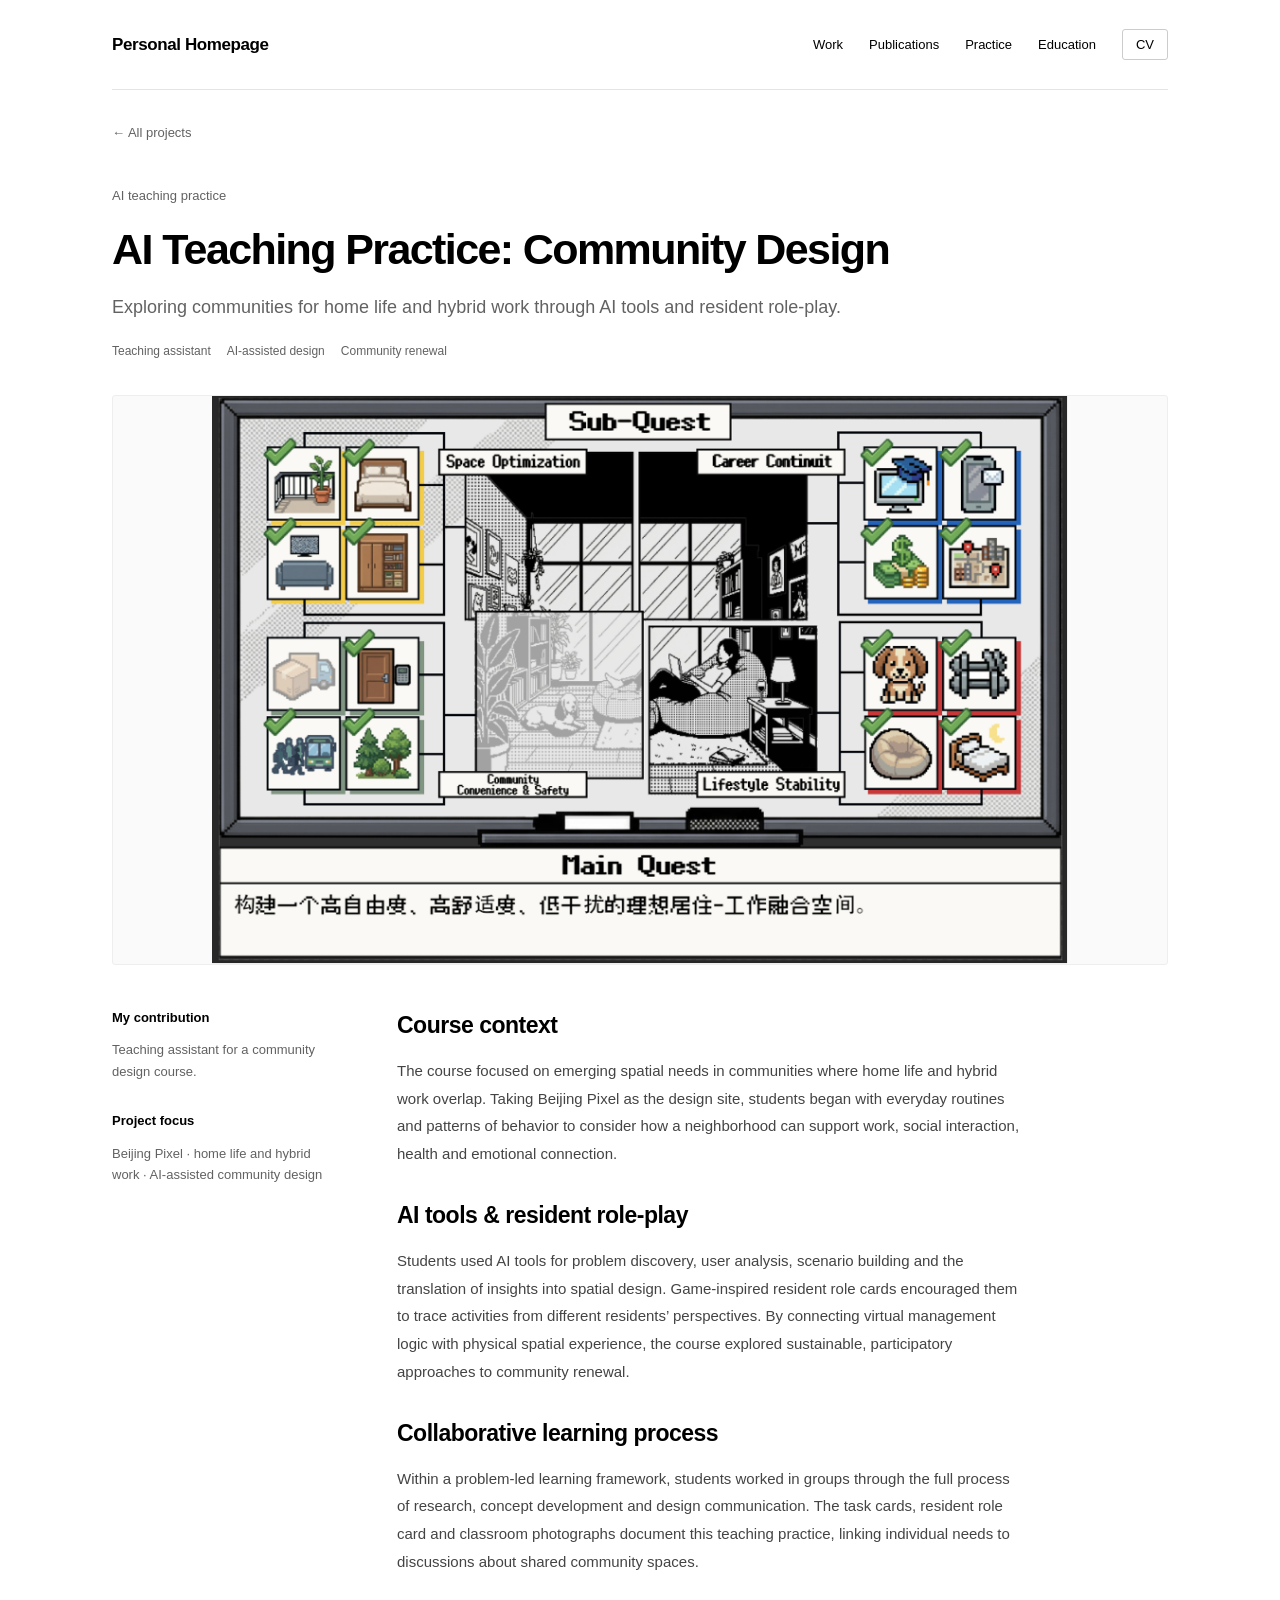
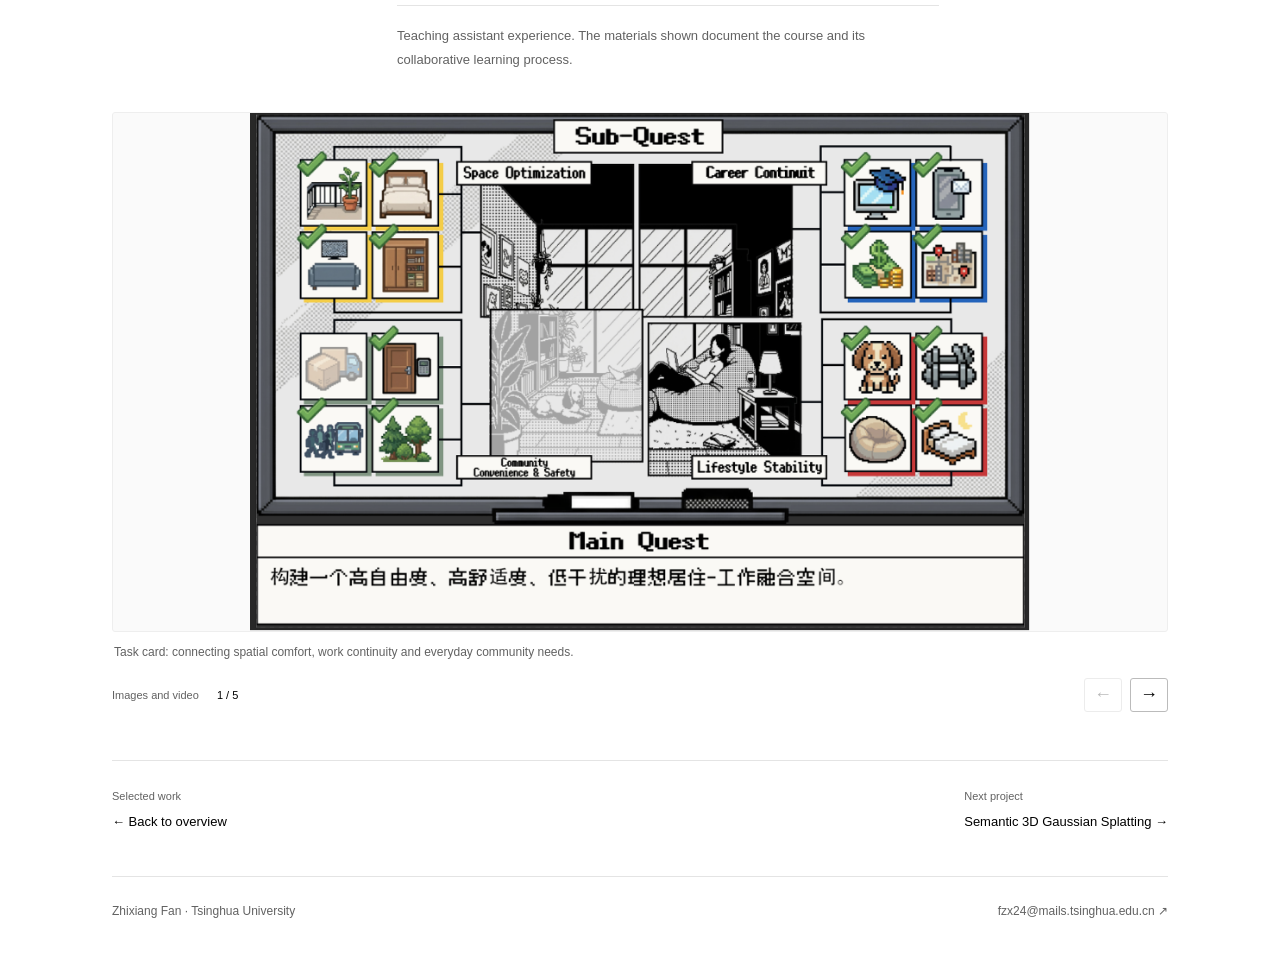
==== projects/ai-teaching-practice/index.html @ c79d3428 "Add AI teaching practice project page" ====
<!doctype html>
<html lang="en"><head><meta charset="utf-8"><meta name="viewport" content="width=device-width, initial-scale=1">
<title>AI Teaching Practice: Community Design · Zhixiang Fan</title><meta name="description" content="As a teaching assistant, I supported a community design course using Beijing Pixel as its site. Students used AI tools and game-inspired resident cards to connect everyday needs with spatial proposals for home life and hybrid work.">
<meta name="theme-color" content="#ffffff"><meta property="og:type" content="website"><meta property="og:title" content="AI Teaching Practice: Community Design · Zhixiang Fan"><meta property="og:description" content="As a teaching assistant, I supported a community design course using Beijing Pixel as its site. Students used AI tools and game-inspired resident cards to connect everyday needs with spatial proposals for home life and hybrid work.">
<link rel="canonical" href="https://char1ss.github.io/projects/ai-teaching-practice/"><link rel="icon" href="../../favicon.svg" type="image/svg+xml"><link rel="stylesheet" href="../../styles.css"><script src="../../gallery.js" defer></script></head>
<body><a class="skip" href="#main">Skip to content</a><div class="wrap">
<header class="header"><a class="wordmark" href="../../">Personal Homepage</a>
<nav aria-label="Main navigation"><a href="../../#work">Work</a><a href="../../#publications">Publications</a><a href="../../#practice">Practice</a><a href="../../#about">Education</a><a class="nav-cv" href="../../assets/zhixiang-fan-cv.pdf">CV</a></nav></header><main id="main"><a class="back" href="../../#work">← All projects</a><section class="project-hero"><p class="eyebrow">AI teaching practice</p><h1>AI Teaching Practice: Community Design</h1><p class="project-subtitle">Exploring communities for home life and hybrid work through AI tools and resident role-play.</p><ul class="tags" aria-label="Topics"><li>Teaching assistant</li><li>AI-assisted design</li><li>Community renewal</li></ul></section><div class="detail-visual"><img class="project-cover" src="../../assets/projects/ai-teaching-practice/cover.png" alt="Beijing Pixel · home life and hybrid work · AI-assisted community design" width="640" height="400" loading="lazy"></div><div class="detail-body"><aside class="project-meta"><div><h2>My contribution</h2><p>Teaching assistant for a community design course.</p></div><div><h2>Project focus</h2><p>Beijing Pixel · home life and hybrid work · AI-assisted community design</p></div></aside><div class="project-copy"><section><h2>Course context</h2><p>The course focused on emerging spatial needs in communities where home life and hybrid work overlap. Taking Beijing Pixel as the design site, students began with everyday routines and patterns of behavior to consider how a neighborhood can support work, social interaction, health and emotional connection.</p></section><section><h2>AI tools &amp; resident role-play</h2><p>Students used AI tools for problem discovery, user analysis, scenario building and the translation of insights into spatial design. Game-inspired resident role cards encouraged them to trace activities from different residents’ perspectives. By connecting virtual management logic with physical spatial experience, the course explored sustainable, participatory approaches to community renewal.</p></section><section><h2>Collaborative learning process</h2><p>Within a problem-led learning framework, students worked in groups through the full process of research, concept development and design communication. The task cards, resident role card and classroom photographs document this teaching practice, linking individual needs to discussions about shared community spaces.</p></section><p class="scope">Teaching assistant experience. The materials shown document the course and its collaborative learning process.</p></div></div><div class="gallery"><section class="carousel project-gallery" aria-label="AI Teaching Practice: Community Design gallery"><div class="carousel-track" tabindex="0" aria-label="AI Teaching Practice: Community Design gallery; use left and right arrow keys"><figure class="slide" role="group" aria-label="1 of 5"><a class="image-expand" href="../../assets/projects/ai-teaching-practice/cover.png" aria-haspopup="dialog" aria-label="Open full image: Task card: connecting spatial comfort, work continuity and everyday community needs."><img src="../../assets/projects/ai-teaching-practice/cover.png" alt="Pixel-art task card for a combined living and working environment" loading="lazy" decoding="async"></a><figcaption>Task card: connecting spatial comfort, work continuity and everyday community needs.</figcaption></figure><figure class="slide" role="group" aria-label="2 of 5"><a class="image-expand" href="../../assets/projects/ai-teaching-practice/resident-role-card.webp" aria-haspopup="dialog" aria-label="Open full image: Resident role card: identity, work patterns, tools and everyday needs as a starting point for spatial analysis."><img src="../../assets/projects/ai-teaching-practice/resident-role-card.webp" alt="Game-inspired resident role card with profile, attributes and everyday objects" loading="lazy" decoding="async"></a><figcaption>Resident role card: identity, work patterns, tools and everyday needs as a starting point for spatial analysis.</figcaption></figure><figure class="slide" role="group" aria-label="3 of 5"><a class="image-expand" href="../../assets/projects/ai-teaching-practice/task-card-2.webp" aria-haspopup="dialog" aria-label="Open full image: Task card: balancing content creation, pet companionship, daily routines and community fit."><img src="../../assets/projects/ai-teaching-practice/task-card-2.webp" alt="Task card mapping a resident’s live-streaming, home and community needs" loading="lazy" decoding="async"></a><figcaption>Task card: balancing content creation, pet companionship, daily routines and community fit.</figcaption></figure><figure class="slide" role="group" aria-label="4 of 5"><a class="image-expand" href="../../assets/projects/ai-teaching-practice/classroom-role-cards.webp" aria-haspopup="dialog" aria-label="Open full image: Classroom activity using printed resident role cards."><img src="../../assets/projects/ai-teaching-practice/classroom-role-cards.webp" alt="Participants examining a printed resident role card in the classroom" loading="lazy" decoding="async"></a><figcaption>Classroom activity using printed resident role cards.</figcaption></figure><figure class="slide" role="group" aria-label="5 of 5"><a class="image-expand" href="../../assets/projects/ai-teaching-practice/classroom-discussion.webp" aria-haspopup="dialog" aria-label="Open full image: Group discussion around role cards, models and spatial design proposals."><img src="../../assets/projects/ai-teaching-practice/classroom-discussion.webp" alt="Classroom group gathered around role cards and design models" loading="lazy" decoding="async"></a><figcaption>Group discussion around role cards, models and spatial design proposals.</figcaption></figure></div><div class="carousel-bar"><span class="gallery-hint">Images and video <span class="gallery-count" aria-live="polite">1 / 5</span></span><div class="carousel-buttons"><button type="button" class="prev" aria-label="Previous slide" disabled>←</button><button type="button" class="next" aria-label="Next slide">→</button></div></div></section></div><div class="project-pager"><a href="../../#work"><small>Selected work</small>← Back to overview</a><a href="../semantic-3dgs/"><small>Next project</small>Semantic 3D Gaussian Splatting →</a></div></main><footer class="footer"><span>Zhixiang Fan · Tsinghua University</span><a href="mailto:fzx24@mails.tsinghua.edu.cn">fzx24@mails.tsinghua.edu.cn ↗</a></footer></div></body></html>
---- styles.css ----
:root{--paper:#fff;--ink:#000;--muted:#626262;--line:#e4e4e4;--sans:'Helvetica Neue',Helvetica,Arial,sans-serif}
*{box-sizing:border-box}html{scroll-behavior:smooth;scroll-padding-top:24px}body{margin:0;background:var(--paper);color:var(--ink);font:16px/1.65 var(--sans);-webkit-font-smoothing:antialiased}a{color:inherit;text-underline-offset:4px;text-decoration-thickness:1px}a:hover{text-decoration:underline}a:focus-visible,button:focus-visible,[tabindex]:focus-visible{outline:2px solid #000;outline-offset:5px}::selection{background:#dedede}.wrap{max-width:1152px;margin:auto;padding:0 48px}.skip{position:absolute;top:-100px;left:16px;background:white;padding:10px;z-index:5}.skip:focus{top:12px}.header{display:flex;align-items:center;justify-content:space-between;gap:24px;padding:29px 0;border-bottom:1px solid var(--line)}.wordmark{font-size:17px;font-weight:600;text-decoration:none;letter-spacing:-.4px}nav{display:flex;align-items:center;gap:26px}nav a{font-size:13px;text-decoration:none}.nav-cv{border:1px solid #ccc;padding:4px 13px;border-radius:3px}.hero{padding:74px 0 64px;display:grid;grid-template-columns:1.55fr 1fr;gap:70px}.eyebrow{font-size:13px;font-weight:400;color:var(--muted);margin:0 0 18px}h1{font-size:58px;line-height:1.12;letter-spacing:-2.7px;font-weight:550;margin:0 0 26px}.intro{font-size:17px;line-height:1.85;margin:0;max-width:65ch}.hero-aside{padding-top:47px}.hero-aside p{color:var(--muted);font-size:14px;line-height:1.85;margin:0 0 26px}.contact-links{display:flex;gap:23px;flex-wrap:wrap;font-size:13px}.section{padding:22px 0 48px;scroll-margin-top:20px}.section-title{border-top:1px solid var(--line);padding-top:24px;display:flex;justify-content:space-between;align-items:baseline;gap:20px;margin-bottom:34px}.section-title h2{font-size:28px;line-height:1.3;letter-spacing:-1px;font-weight:550;margin:0}.section-title span{font-size:12px;color:var(--muted)}.project{display:grid;grid-template-columns:38% 1fr;gap:38px;padding-bottom:38px;margin-bottom:38px;border-bottom:1px solid var(--line)}.project:last-child{border-bottom:0;margin-bottom:0;padding-bottom:0}.project-visual{display:block;align-self:start}.project-cover{display:block;aspect-ratio:16/10;object-fit:contain;width:100%;height:auto;background:#fafafa;border:1px solid #eee;border-radius:3px}.project-category{font-size:12px;color:var(--muted);margin:0 0 8px}.project h3{font-size:24px;line-height:1.3;letter-spacing:-.7px;font-weight:550;margin:0 0 13px}.project h3 a{text-decoration:none}.project h3 a:hover{text-decoration:underline}.project-summary{font-size:14px;line-height:1.8;margin:0 0 14px;color:#444}.tags{list-style:none;display:flex;gap:6px 16px;padding:0;margin:0 0 17px;flex-wrap:wrap;font-size:11px;color:var(--muted)}.project-link{font-size:13px;font-weight:550;text-decoration:none}.project-link span{margin-left:5px}.pub-list{list-style:none;padding:0;margin:0}.publication{display:grid;grid-template-columns:48px minmax(0,1fr);gap:22px;padding-bottom:36px;margin-bottom:30px;border-bottom:1px solid var(--line)}.publication:last-child{border:0;margin-bottom:0;padding-bottom:0}.pub-year{font-size:12px;color:var(--muted);padding-top:3px}.pub-title{font-size:17px;line-height:1.55;font-weight:550;letter-spacing:-.15px;margin:0 0 8px;max-width:85ch}.pub-title a{text-decoration:none}.pub-title a:hover{text-decoration:underline}.pub-authors{font-size:13px;color:var(--muted);margin:0 0 7px}.pub-authors strong{color:var(--ink);font-weight:600}.pub-venue{font-size:12px;margin:0}.pub-status{color:var(--muted);font-size:11px;margin-left:10px}.pub-link{font-size:12px;font-weight:600;margin-left:14px}.about-grid{display:grid;grid-template-columns:1fr 1fr;gap:65px}.education-item{margin:0;font-size:15px}.education-item strong{font-weight:550}.education-item span{display:block;color:var(--muted);font-size:13px;margin-top:5px}.experience{display:grid;grid-template-columns:165px 1fr;gap:28px;padding:0 0 30px;margin-bottom:24px;border-bottom:1px solid var(--line)}.experience:last-child{border:0;margin:0;padding:0}.experience>span{font-size:12px;color:var(--muted);padding-top:5px}.experience h3{font-size:18px;font-weight:550;letter-spacing:-.3px;margin:0 0 4px}.experience p{font-size:14px;color:var(--muted);margin:6px 0 0;max-width:75ch}.experience .role{font-size:13px;color:#000}.footer{border-top:1px solid var(--line);padding:25px 0 35px;display:flex;justify-content:space-between;gap:20px;font-size:12px;color:var(--muted)}.footer a{text-decoration:none}.back{display:inline-block;margin-top:32px;font-size:13px;color:var(--muted);text-decoration:none}.project-hero{padding:39px 0 33px;max-width:850px}.project-hero h1{font-size:43px;line-height:1.17;letter-spacing:-1.6px;margin-bottom:18px}.project-subtitle{font-size:18px;color:var(--muted);margin:0 0 20px}.project-hero .tags{font-size:12px;margin-bottom:0}.detail-visual .project-cover{max-height:570px;aspect-ratio:auto;object-fit:contain}.detail-body{display:grid;grid-template-columns:220px minmax(0,1fr);gap:65px;padding:42px 0 20px}.project-meta{font-size:13px;color:var(--muted)}.project-meta h2{font-size:13px;font-weight:600;color:#000;margin:0 0 11px}.project-meta p{margin:0 0 28px}.project-meta a{display:block;margin-bottom:12px}.project-copy section{margin-bottom:29px}.project-copy h2{font-size:23px;font-weight:550;letter-spacing:-.5px;margin:0 0 12px}.project-copy p{font-size:15px;line-height:1.85;margin:0;color:#444;max-width:75ch}.project-copy .scope{font-size:13px;color:var(--muted);padding-top:18px;border-top:1px solid var(--line)}.gallery{margin:20px 0 48px}.carousel{min-width:0;max-width:100%}.carousel-track{display:flex;gap:18px;overflow-x:auto;scroll-snap-type:x mandatory;scrollbar-width:thin;scrollbar-color:#bbb transparent;overscroll-behavior-x:contain}.slide{margin:0;flex:0 0 100%;min-width:0;scroll-snap-align:start}.slide img,.slide video{display:block;width:100%;height:520px;object-fit:contain;background:#fafafa;border:1px solid #eee;border-radius:3px}.image-expand{display:block}.slide figcaption{font-size:12px;color:var(--muted);margin-top:11px;line-height:1.6;padding:0 2px}.carousel-bar{display:flex;justify-content:space-between;align-items:center;margin-top:16px;gap:14px}.gallery-hint{font-size:11px;color:var(--muted)}.gallery-count{margin-left:15px;color:#000;font-variant-numeric:tabular-nums}.carousel-buttons{display:flex;gap:8px}.carousel-buttons button{width:38px;height:34px;border:1px solid #bbb;background:#fff;color:#000;font-size:18px;border-radius:3px;cursor:pointer}.carousel-buttons button:hover:not(:disabled){background:#000;color:#fff;border-color:#000}.carousel-buttons button:disabled{opacity:.27;cursor:default}.compact{margin-top:24px}.compact .slide{flex-basis:calc((100% - 36px)/3)}.compact .slide img{height:178px;background:#fff}.compact .slide figcaption{font-size:10px}.compact .carousel-bar{margin-top:12px}.compact .carousel-buttons button{height:30px;width:34px}.project-pager{display:flex;justify-content:space-between;gap:25px;border-top:1px solid var(--line);padding:26px 0 44px;font-size:13px}.project-pager a{text-decoration:none}.project-pager small{display:block;font-size:11px;color:var(--muted);margin-bottom:6px}
@media(max-width:850px){.wrap{padding:0 28px}.hero{grid-template-columns:1fr;gap:24px;padding:45px 0}.hero-aside{padding-top:0;max-width:650px}.hero-aside p{margin-bottom:18px}.project{grid-template-columns:38% minmax(0,1fr);gap:25px}.project h3{font-size:22px}.detail-body{grid-template-columns:180px minmax(0,1fr);gap:30px}.slide img,.slide video{height:400px}.compact .slide{flex-basis:calc((100% - 18px)/2)}}
@media(max-width:600px){.wrap{padding:0 22px}.header{gap:18px;padding:23px 0;flex-wrap:wrap}.wordmark{font-size:17px}nav{gap:18px;flex-wrap:wrap}nav a{font-size:12px}.nav-cv{padding:2px 9px}.hero{padding:38px 0;gap:23px}h1{font-size:46px;letter-spacing:-1.8px;margin-bottom:22px}.intro{font-size:16px}.eyebrow{font-size:11px}.hero-aside p{font-size:14px}.section{padding:16px 0 32px}.section-title{margin-bottom:27px;align-items:start}.section-title h2{font-size:25px}.section-title span{font-size:10px;text-align:right;max-width:150px}.project{grid-template-columns:minmax(0,1fr);gap:20px;margin-bottom:30px;padding-bottom:30px}.project h3{font-size:24px}.project-summary{font-size:14px}.publication{grid-template-columns:minmax(0,1fr);gap:9px;padding-bottom:26px;margin-bottom:26px}.pub-title{font-size:16px}.pub-status{display:block;margin:5px 0}.pub-link{margin:0 14px 0 0}.compact .slide{flex-basis:84%}.compact .slide img{height:200px}.about-grid{grid-template-columns:1fr;gap:24px}.experience{grid-template-columns:1fr;gap:7px;margin-bottom:20px;padding-bottom:24px}.footer{flex-direction:column;gap:6px}.back{margin-top:25px}.project-hero{padding-top:28px}.project-hero h1{font-size:35px;letter-spacing:-1px}.project-subtitle{font-size:16px}.detail-body{grid-template-columns:1fr;gap:8px;padding-top:29px}.project-meta{display:grid;grid-template-columns:1fr 1fr;gap:20px}.project-meta p{margin-bottom:16px}.project-copy h2{font-size:23px}.slide img,.slide video{height:280px}.project-pager{font-size:12px}.project-pager>a{max-width:48%}.gallery{margin-top:10px}}
.practice-tasks{padding-left:18px;margin:14px 0 0;max-width:78ch;font-size:14px;color:#444;line-height:1.85}.practice-tasks li{padding-left:4px;margin-bottom:9px}.practice-tasks li:last-child{margin-bottom:0}.education-entry{display:flex;align-items:center;gap:21px}.school-emblem{width:66px;height:66px;flex-shrink:0;object-fit:contain}.interests-intro{font-size:14px;color:var(--muted);margin:-14px 0 32px}.sketch-wall{columns:4;column-gap:23px}.sketch{display:block;break-inside:avoid;margin:0 0 25px;padding:8px;border:1px solid #eee;background:#fff;transition:border-color .15s}.sketch:hover{border-color:#999}.sketch img{width:100%;height:auto;display:block}.sketch:nth-child(3n+2){padding-top:17px;padding-bottom:17px}.sketch:nth-child(5n){margin-top:15px}.interests .section-title{margin-bottom:27px}
@media(max-width:850px){.sketch-wall{columns:3;column-gap:16px}.education-entry{gap:15px}.school-emblem{width:56px;height:56px}.about-grid{gap:28px}}
@media(max-width:600px){.sketch-wall{columns:2;column-gap:12px}.sketch{padding:5px;margin-bottom:13px}.sketch:nth-child(3n+2){padding-top:10px;padding-bottom:10px}.education-entry{gap:18px}.school-emblem{width:58px;height:58px}.practice-tasks{font-size:13px}.interests-intro{font-size:13px;max-width:30ch;margin-top:-10px}}
.profile-hero{grid-template-columns:215px minmax(0,1fr);gap:48px;align-items:center;padding:54px 0}.profile-photo{display:block;width:215px;height:auto;border-radius:4px}.profile-text h1{font-size:38px;letter-spacing:-1.3px;margin:0 0 9px;font-weight:550}.profile-text .eyebrow{margin:0 0 20px;font-size:12px}.profile-text .intro{font-size:16px;line-height:1.85;max-width:75ch}.research-intro{font-size:14px;line-height:1.85;color:var(--muted);margin:15px 0 21px;max-width:80ch}
@media(max-width:850px){.profile-hero{grid-template-columns:175px minmax(0,1fr);gap:30px;align-items:start}.profile-photo{width:175px}.profile-text h1{font-size:34px}}
@media(max-width:600px){.profile-hero{grid-template-columns:105px minmax(0,1fr);gap:15px;padding:32px 0}.profile-photo{width:105px}.profile-text{display:contents}.profile-text h1{grid-column:2;grid-row:1;font-size:29px;letter-spacing:-.8px;align-self:center;margin-top:-25px}.profile-text .eyebrow{grid-column:2;grid-row:1;align-self:center;margin:65px 0 0;font-size:10px;line-height:1.7}.profile-text .intro,.research-intro,.profile-text .contact-links{grid-column:1/-1}.profile-text .intro{font-size:15px;margin-top:7px}.research-intro{margin:0;font-size:13px}.profile-text .contact-links{margin-top:3px;font-size:12px;gap:20px}}
.lightbox-open{overflow:hidden}.lightbox{position:fixed;inset:0;width:100%;height:100%;max-width:none;max-height:none;margin:0;padding:24px;border:0;background:transparent;color:#fff;overflow:auto}.lightbox::backdrop{background:rgba(0,0,0,.88)}.lightbox-panel{position:relative;display:flex;flex-direction:column;align-items:center;justify-content:center;min-height:100%;width:fit-content;max-width:100%;margin:auto;padding:45px 0 0}.lightbox-image{display:block;max-width:100%;max-height:calc(100dvh - 170px);width:auto;height:auto;object-fit:contain}.lightbox-close{position:absolute;right:0;top:0;width:40px;height:40px;font-size:30px}.lightbox button{border:1px solid #777;border-radius:3px;background:#191919;color:white;cursor:pointer}.lightbox button:focus-visible{outline:2px solid white;outline-offset:4px}.lightbox-toolbar{display:flex;align-items:center;justify-content:space-between;gap:20px;width:100%;max-width:1000px;margin-top:15px}.lightbox-toolbar button{flex-shrink:0;width:42px;height:38px;font-size:20px}.lightbox button:disabled{opacity:.3;cursor:default}.lightbox-caption{margin:0;text-align:center;font-size:13px;line-height:1.5;max-width:70ch}@media(max-width:600px){.lightbox{padding:14px}.lightbox-toolbar{gap:10px}.lightbox-caption{font-size:12px}}
@media(prefers-reduced-motion:reduce){html{scroll-behavior:auto}*{transition:none!important}}
@media print{body{background:white}.header nav,.skip,.back,.contact-links,.project-pager,.carousel-buttons{display:none}.wrap{max-width:none;padding:0}.hero,.section{padding:15px 0}.project,.publication{break-inside:avoid}.hero{grid-template-columns:1fr;gap:0}.hero-aside{padding-top:10px}.carousel-track{overflow:visible;flex-wrap:wrap}.compact .slide{flex-basis:30%}.footer{padding:10px 0}}

/* Practice organization marks retain their original colors and proportions. */
.experience-body{min-width:0}.experience-heading{display:flex;align-items:center;gap:18px}.experience-heading>div{min-width:0}.practice-logo{display:flex;align-items:center;justify-content:center;width:56px;height:56px;flex:0 0 56px}.practice-logo img{display:block;width:100%;height:100%;object-fit:contain}.practice-logo img[src$="qijie.jpg"]{width:74px;height:74px;max-width:none}.experience .practice-tasks{margin-left:74px}
@media(max-width:600px){.experience-heading{gap:14px}.practice-logo{width:44px;height:44px;flex-basis:44px}.practice-logo img[src$="qijie.jpg"]{width:58px;height:58px}.experience .practice-tasks{margin-left:0}.experience-heading h3{font-size:17px}}
@media(min-width:601px){.practice-logo{transform:translateX(-32px)}}

/* Fill work thumbnails while preserving the full AXIS cover text. */
.project-visual .project-cover{aspect-ratio:16/9;object-fit:cover}
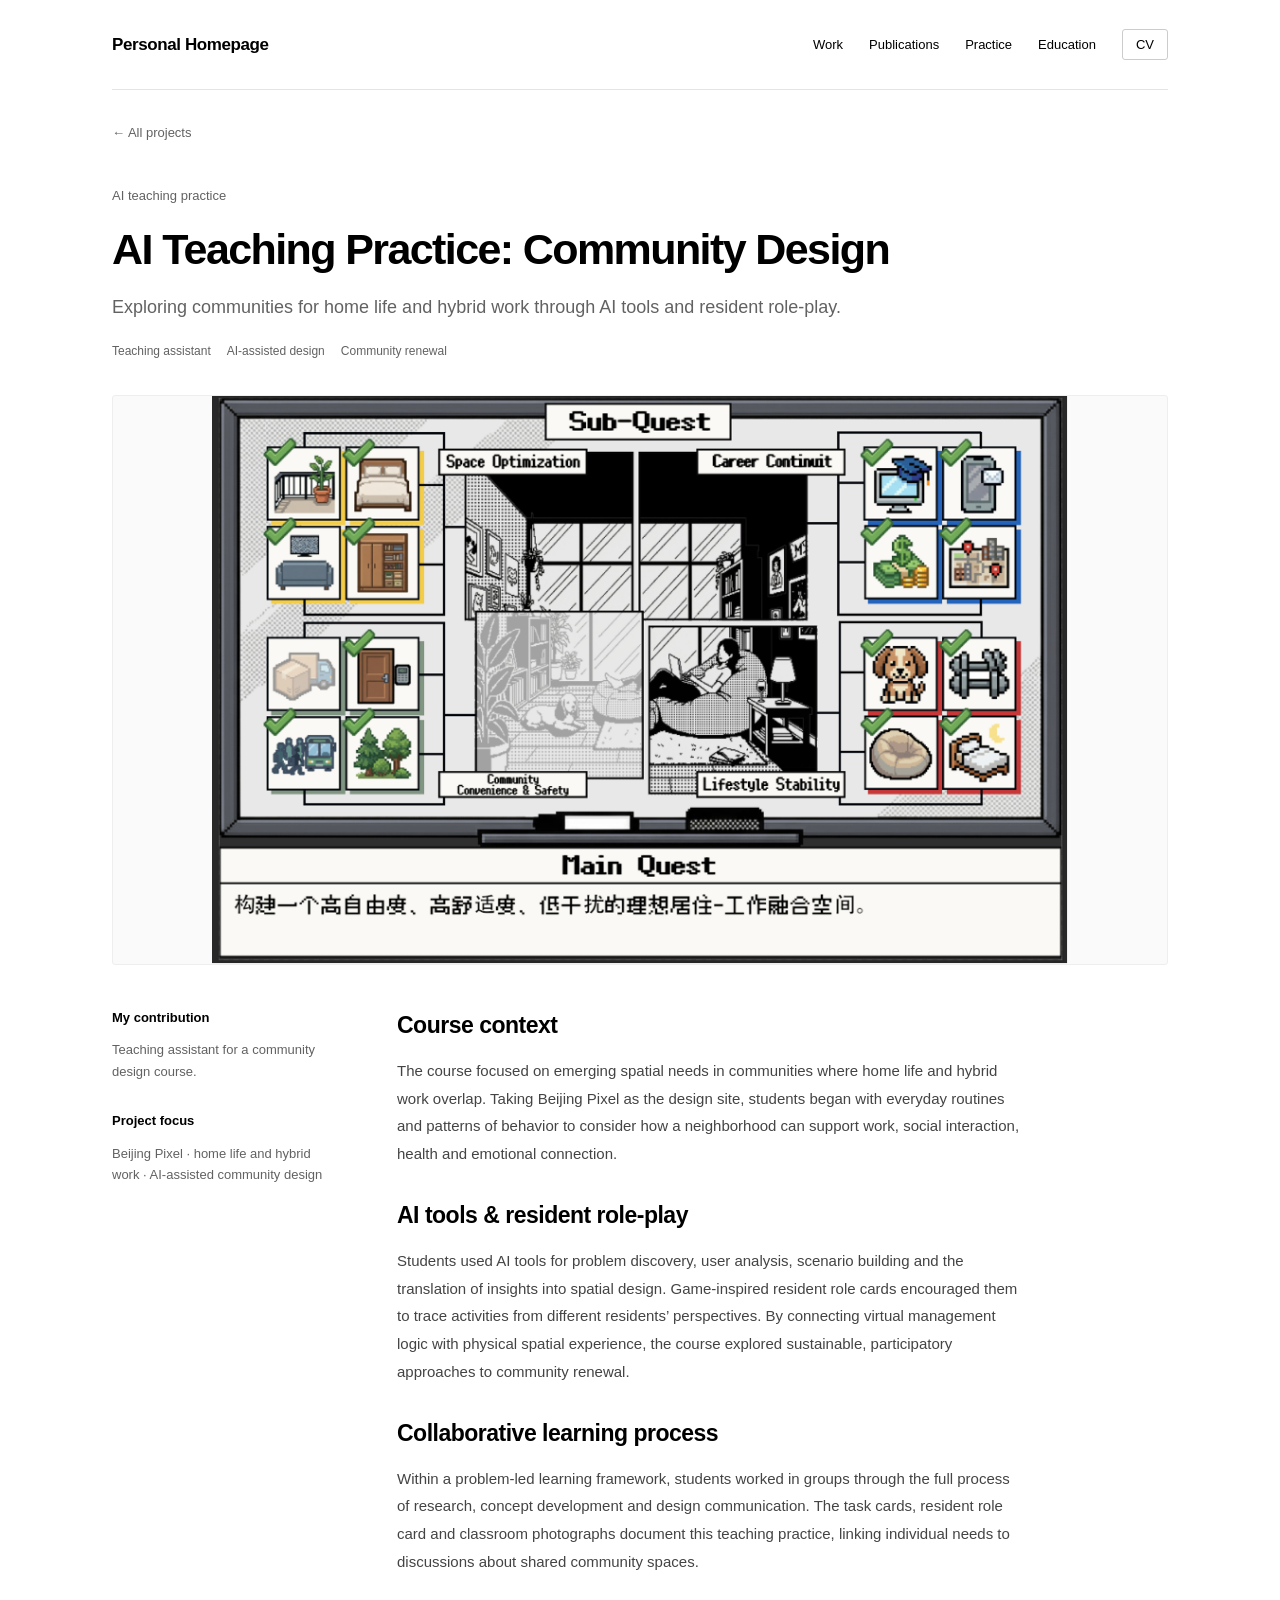
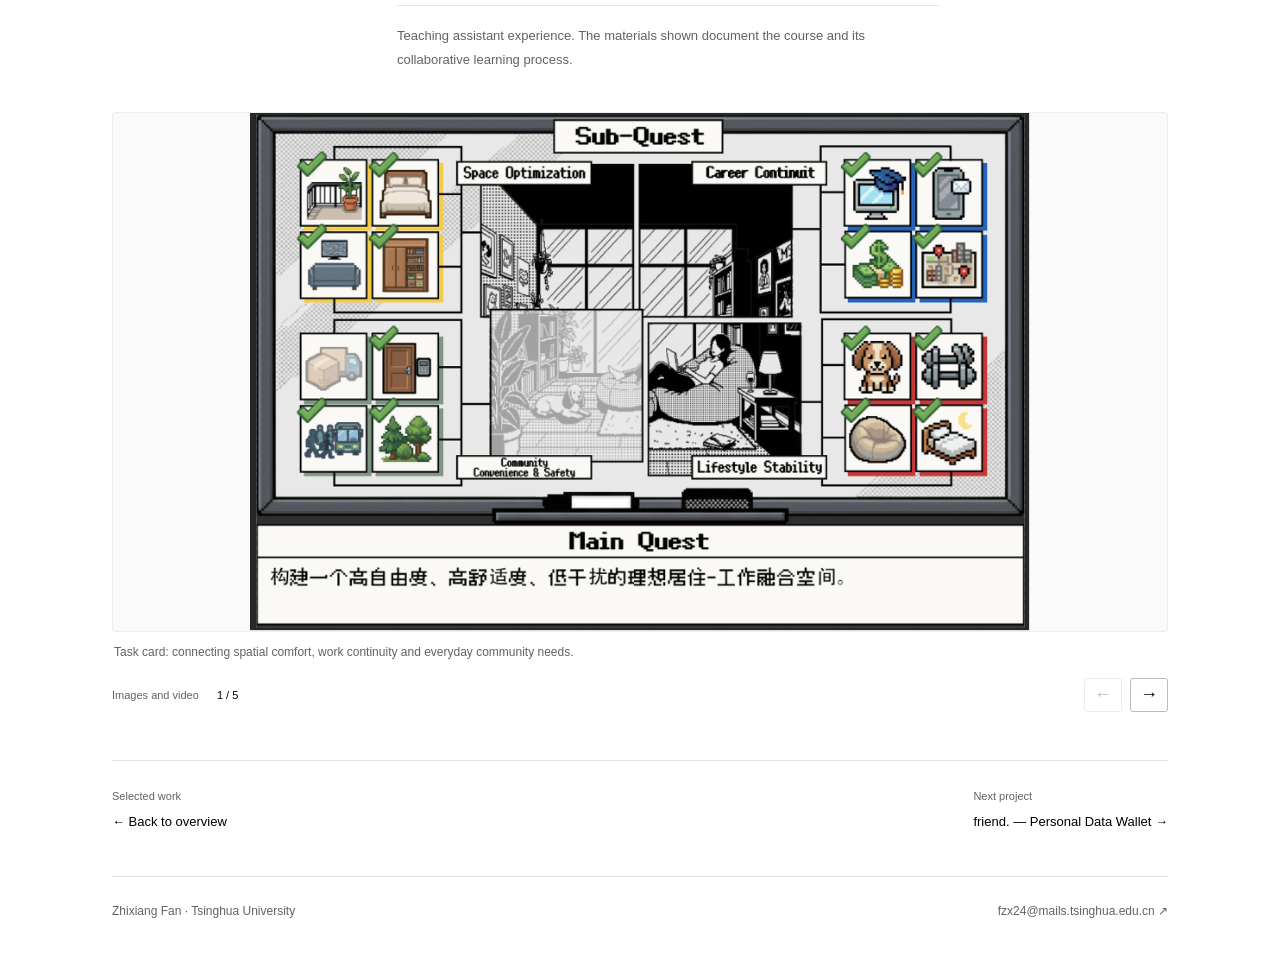
==== commit 8cfb1293: "Link project navigation to friend" ====
--- a/projects/ai-teaching-practice/index.html
+++ b/projects/ai-teaching-practice/index.html
@@ -5,4 +5,4 @@
 <link rel="canonical" href="https://char1ss.github.io/projects/ai-teaching-practice/"><link rel="icon" href="../../favicon.svg" type="image/svg+xml"><link rel="stylesheet" href="../../styles.css"><script src="../../gallery.js" defer></script></head>
 <body><a class="skip" href="#main">Skip to content</a><div class="wrap">
 <header class="header"><a class="wordmark" href="../../">Personal Homepage</a>
-<nav aria-label="Main navigation"><a href="../../#work">Work</a><a href="../../#publications">Publications</a><a href="../../#practice">Practice</a><a href="../../#about">Education</a><a class="nav-cv" href="../../assets/zhixiang-fan-cv.pdf">CV</a></nav></header><main id="main"><a class="back" href="../../#work">← All projects</a><section class="project-hero"><p class="eyebrow">AI teaching practice</p><h1>AI Teaching Practice: Community Design</h1><p class="project-subtitle">Exploring communities for home life and hybrid work through AI tools and resident role-play.</p><ul class="tags" aria-label="Topics"><li>Teaching assistant</li><li>AI-assisted design</li><li>Community renewal</li></ul></section><div class="detail-visual"><img class="project-cover" src="../../assets/projects/ai-teaching-practice/cover.png" alt="Beijing Pixel · home life and hybrid work · AI-assisted community design" width="640" height="400" loading="lazy"></div><div class="detail-body"><aside class="project-meta"><div><h2>My contribution</h2><p>Teaching assistant for a community design course.</p></div><div><h2>Project focus</h2><p>Beijing Pixel · home life and hybrid work · AI-assisted community design</p></div></aside><div class="project-copy"><section><h2>Course context</h2><p>The course focused on emerging spatial needs in communities where home life and hybrid work overlap. Taking Beijing Pixel as the design site, students began with everyday routines and patterns of behavior to consider how a neighborhood can support work, social interaction, health and emotional connection.</p></section><section><h2>AI tools &amp; resident role-play</h2><p>Students used AI tools for problem discovery, user analysis, scenario building and the translation of insights into spatial design. Game-inspired resident role cards encouraged them to trace activities from different residents’ perspectives. By connecting virtual management logic with physical spatial experience, the course explored sustainable, participatory approaches to community renewal.</p></section><section><h2>Collaborative learning process</h2><p>Within a problem-led learning framework, students worked in groups through the full process of research, concept development and design communication. The task cards, resident role card and classroom photographs document this teaching practice, linking individual needs to discussions about shared community spaces.</p></section><p class="scope">Teaching assistant experience. The materials shown document the course and its collaborative learning process.</p></div></div><div class="gallery"><section class="carousel project-gallery" aria-label="AI Teaching Practice: Community Design gallery"><div class="carousel-track" tabindex="0" aria-label="AI Teaching Practice: Community Design gallery; use left and right arrow keys"><figure class="slide" role="group" aria-label="1 of 5"><a class="image-expand" href="../../assets/projects/ai-teaching-practice/cover.png" aria-haspopup="dialog" aria-label="Open full image: Task card: connecting spatial comfort, work continuity and everyday community needs."><img src="../../assets/projects/ai-teaching-practice/cover.png" alt="Pixel-art task card for a combined living and working environment" loading="lazy" decoding="async"></a><figcaption>Task card: connecting spatial comfort, work continuity and everyday community needs.</figcaption></figure><figure class="slide" role="group" aria-label="2 of 5"><a class="image-expand" href="../../assets/projects/ai-teaching-practice/resident-role-card.webp" aria-haspopup="dialog" aria-label="Open full image: Resident role card: identity, work patterns, tools and everyday needs as a starting point for spatial analysis."><img src="../../assets/projects/ai-teaching-practice/resident-role-card.webp" alt="Game-inspired resident role card with profile, attributes and everyday objects" loading="lazy" decoding="async"></a><figcaption>Resident role card: identity, work patterns, tools and everyday needs as a starting point for spatial analysis.</figcaption></figure><figure class="slide" role="group" aria-label="3 of 5"><a class="image-expand" href="../../assets/projects/ai-teaching-practice/task-card-2.webp" aria-haspopup="dialog" aria-label="Open full image: Task card: balancing content creation, pet companionship, daily routines and community fit."><img src="../../assets/projects/ai-teaching-practice/task-card-2.webp" alt="Task card mapping a resident’s live-streaming, home and community needs" loading="lazy" decoding="async"></a><figcaption>Task card: balancing content creation, pet companionship, daily routines and community fit.</figcaption></figure><figure class="slide" role="group" aria-label="4 of 5"><a class="image-expand" href="../../assets/projects/ai-teaching-practice/classroom-role-cards.webp" aria-haspopup="dialog" aria-label="Open full image: Classroom activity using printed resident role cards."><img src="../../assets/projects/ai-teaching-practice/classroom-role-cards.webp" alt="Participants examining a printed resident role card in the classroom" loading="lazy" decoding="async"></a><figcaption>Classroom activity using printed resident role cards.</figcaption></figure><figure class="slide" role="group" aria-label="5 of 5"><a class="image-expand" href="../../assets/projects/ai-teaching-practice/classroom-discussion.webp" aria-haspopup="dialog" aria-label="Open full image: Group discussion around role cards, models and spatial design proposals."><img src="../../assets/projects/ai-teaching-practice/classroom-discussion.webp" alt="Classroom group gathered around role cards and design models" loading="lazy" decoding="async"></a><figcaption>Group discussion around role cards, models and spatial design proposals.</figcaption></figure></div><div class="carousel-bar"><span class="gallery-hint">Images and video <span class="gallery-count" aria-live="polite">1 / 5</span></span><div class="carousel-buttons"><button type="button" class="prev" aria-label="Previous slide" disabled>←</button><button type="button" class="next" aria-label="Next slide">→</button></div></div></section></div><div class="project-pager"><a href="../../#work"><small>Selected work</small>← Back to overview</a><a href="../semantic-3dgs/"><small>Next project</small>Semantic 3D Gaussian Splatting →</a></div></main><footer class="footer"><span>Zhixiang Fan · Tsinghua University</span><a href="mailto:fzx24@mails.tsinghua.edu.cn">fzx24@mails.tsinghua.edu.cn ↗</a></footer></div></body></html>+<nav aria-label="Main navigation"><a href="../../#work">Work</a><a href="../../#publications">Publications</a><a href="../../#practice">Practice</a><a href="../../#about">Education</a><a class="nav-cv" href="../../assets/zhixiang-fan-cv.pdf">CV</a></nav></header><main id="main"><a class="back" href="../../#work">← All projects</a><section class="project-hero"><p class="eyebrow">AI teaching practice</p><h1>AI Teaching Practice: Community Design</h1><p class="project-subtitle">Exploring communities for home life and hybrid work through AI tools and resident role-play.</p><ul class="tags" aria-label="Topics"><li>Teaching assistant</li><li>AI-assisted design</li><li>Community renewal</li></ul></section><div class="detail-visual"><img class="project-cover" src="../../assets/projects/ai-teaching-practice/cover.png" alt="Beijing Pixel · home life and hybrid work · AI-assisted community design" width="640" height="400" loading="lazy"></div><div class="detail-body"><aside class="project-meta"><div><h2>My contribution</h2><p>Teaching assistant for a community design course.</p></div><div><h2>Project focus</h2><p>Beijing Pixel · home life and hybrid work · AI-assisted community design</p></div></aside><div class="project-copy"><section><h2>Course context</h2><p>The course focused on emerging spatial needs in communities where home life and hybrid work overlap. Taking Beijing Pixel as the design site, students began with everyday routines and patterns of behavior to consider how a neighborhood can support work, social interaction, health and emotional connection.</p></section><section><h2>AI tools &amp; resident role-play</h2><p>Students used AI tools for problem discovery, user analysis, scenario building and the translation of insights into spatial design. Game-inspired resident role cards encouraged them to trace activities from different residents’ perspectives. By connecting virtual management logic with physical spatial experience, the course explored sustainable, participatory approaches to community renewal.</p></section><section><h2>Collaborative learning process</h2><p>Within a problem-led learning framework, students worked in groups through the full process of research, concept development and design communication. The task cards, resident role card and classroom photographs document this teaching practice, linking individual needs to discussions about shared community spaces.</p></section><p class="scope">Teaching assistant experience. The materials shown document the course and its collaborative learning process.</p></div></div><div class="gallery"><section class="carousel project-gallery" aria-label="AI Teaching Practice: Community Design gallery"><div class="carousel-track" tabindex="0" aria-label="AI Teaching Practice: Community Design gallery; use left and right arrow keys"><figure class="slide" role="group" aria-label="1 of 5"><a class="image-expand" href="../../assets/projects/ai-teaching-practice/cover.png" aria-haspopup="dialog" aria-label="Open full image: Task card: connecting spatial comfort, work continuity and everyday community needs."><img src="../../assets/projects/ai-teaching-practice/cover.png" alt="Pixel-art task card for a combined living and working environment" loading="lazy" decoding="async"></a><figcaption>Task card: connecting spatial comfort, work continuity and everyday community needs.</figcaption></figure><figure class="slide" role="group" aria-label="2 of 5"><a class="image-expand" href="../../assets/projects/ai-teaching-practice/resident-role-card.webp" aria-haspopup="dialog" aria-label="Open full image: Resident role card: identity, work patterns, tools and everyday needs as a starting point for spatial analysis."><img src="../../assets/projects/ai-teaching-practice/resident-role-card.webp" alt="Game-inspired resident role card with profile, attributes and everyday objects" loading="lazy" decoding="async"></a><figcaption>Resident role card: identity, work patterns, tools and everyday needs as a starting point for spatial analysis.</figcaption></figure><figure class="slide" role="group" aria-label="3 of 5"><a class="image-expand" href="../../assets/projects/ai-teaching-practice/task-card-2.webp" aria-haspopup="dialog" aria-label="Open full image: Task card: balancing content creation, pet companionship, daily routines and community fit."><img src="../../assets/projects/ai-teaching-practice/task-card-2.webp" alt="Task card mapping a resident’s live-streaming, home and community needs" loading="lazy" decoding="async"></a><figcaption>Task card: balancing content creation, pet companionship, daily routines and community fit.</figcaption></figure><figure class="slide" role="group" aria-label="4 of 5"><a class="image-expand" href="../../assets/projects/ai-teaching-practice/classroom-role-cards.webp" aria-haspopup="dialog" aria-label="Open full image: Classroom activity using printed resident role cards."><img src="../../assets/projects/ai-teaching-practice/classroom-role-cards.webp" alt="Participants examining a printed resident role card in the classroom" loading="lazy" decoding="async"></a><figcaption>Classroom activity using printed resident role cards.</figcaption></figure><figure class="slide" role="group" aria-label="5 of 5"><a class="image-expand" href="../../assets/projects/ai-teaching-practice/classroom-discussion.webp" aria-haspopup="dialog" aria-label="Open full image: Group discussion around role cards, models and spatial design proposals."><img src="../../assets/projects/ai-teaching-practice/classroom-discussion.webp" alt="Classroom group gathered around role cards and design models" loading="lazy" decoding="async"></a><figcaption>Group discussion around role cards, models and spatial design proposals.</figcaption></figure></div><div class="carousel-bar"><span class="gallery-hint">Images and video <span class="gallery-count" aria-live="polite">1 / 5</span></span><div class="carousel-buttons"><button type="button" class="prev" aria-label="Previous slide" disabled>←</button><button type="button" class="next" aria-label="Next slide">→</button></div></div></section></div><div class="project-pager"><a href="../../#work"><small>Selected work</small>← Back to overview</a><a href="../friend/"><small>Next project</small>friend. — Personal Data Wallet →</a></div></main><footer class="footer"><span>Zhixiang Fan · Tsinghua University</span><a href="mailto:fzx24@mails.tsinghua.edu.cn">fzx24@mails.tsinghua.edu.cn ↗</a></footer></div></body></html>
--- a/styles.css
+++ b/styles.css
@@ -19,3 +19,6 @@
 
 /* Fill work thumbnails while preserving the full AXIS cover text. */
 .project-visual .project-cover{aspect-ratio:16/9;object-fit:cover}
+
+/* Preserve the teaching task card and its text edge to edge. */
+.project-visual[href="projects/ai-teaching-practice/"] .project-cover{aspect-ratio:904/600}
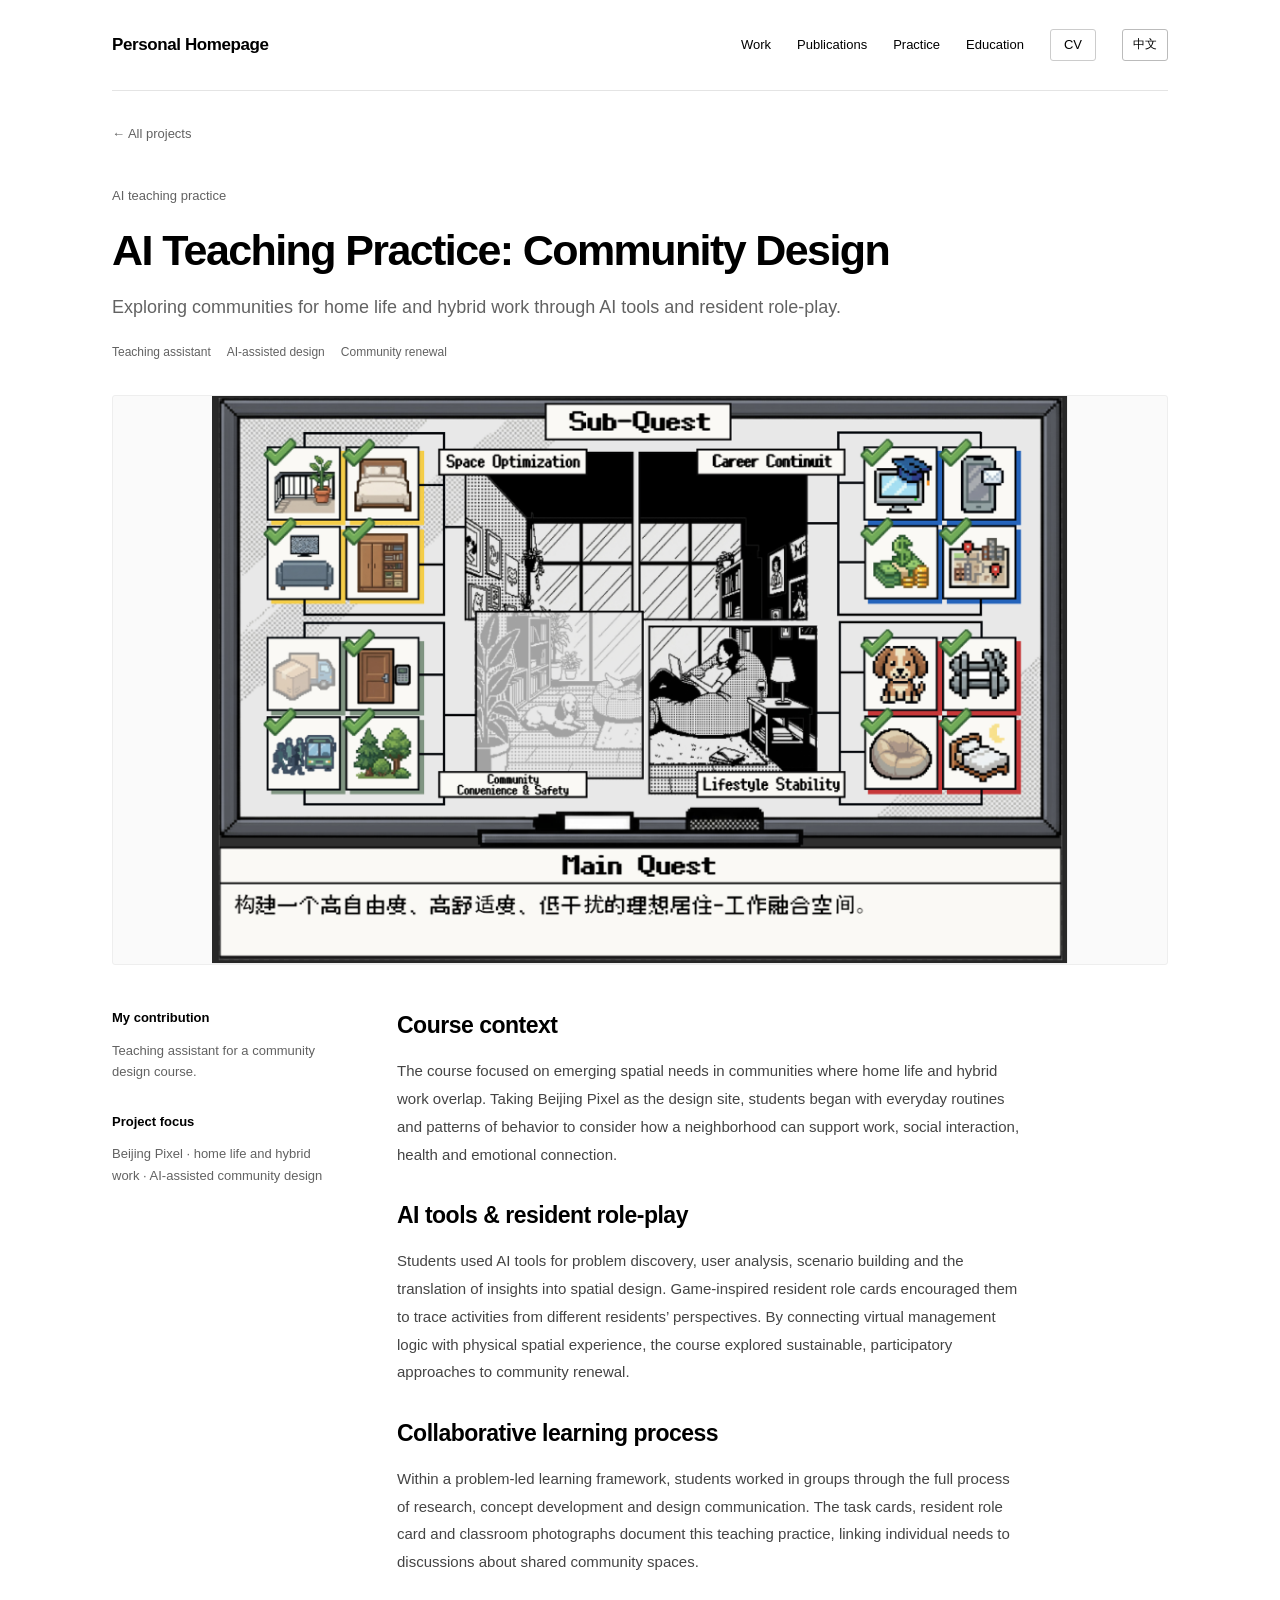
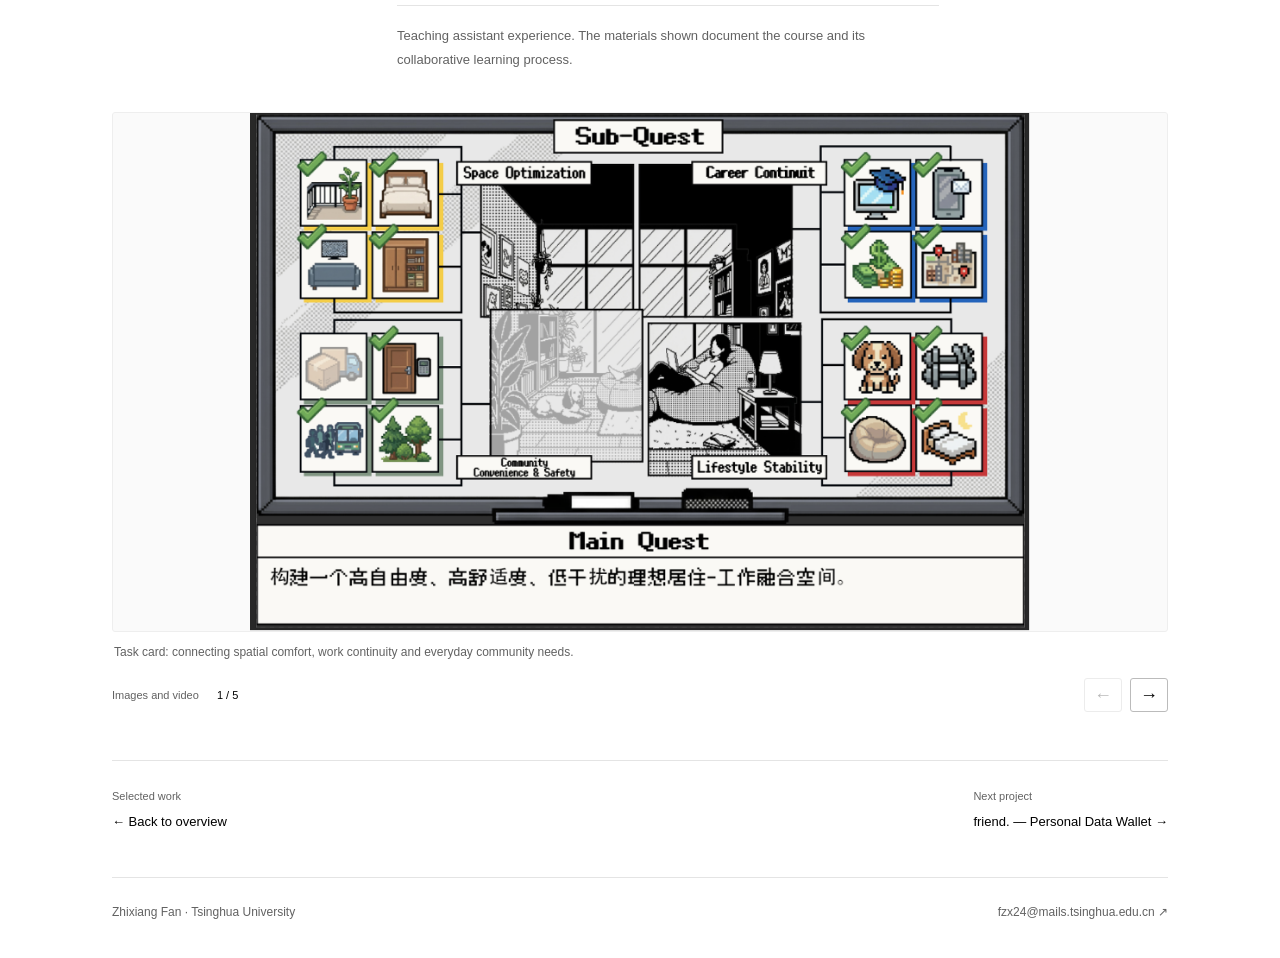
==== commit 99cbb039: "Load bilingual resources on ai-teaching-practice" ====
--- a/projects/ai-teaching-practice/index.html
+++ b/projects/ai-teaching-practice/index.html
@@ -2,7 +2,7 @@
 <html lang="en"><head><meta charset="utf-8"><meta name="viewport" content="width=device-width, initial-scale=1">
 <title>AI Teaching Practice: Community Design · Zhixiang Fan</title><meta name="description" content="As a teaching assistant, I supported a community design course using Beijing Pixel as its site. Students used AI tools and game-inspired resident cards to connect everyday needs with spatial proposals for home life and hybrid work.">
 <meta name="theme-color" content="#ffffff"><meta property="og:type" content="website"><meta property="og:title" content="AI Teaching Practice: Community Design · Zhixiang Fan"><meta property="og:description" content="As a teaching assistant, I supported a community design course using Beijing Pixel as its site. Students used AI tools and game-inspired resident cards to connect everyday needs with spatial proposals for home life and hybrid work.">
-<link rel="canonical" href="https://char1ss.github.io/projects/ai-teaching-practice/"><link rel="icon" href="../../favicon.svg" type="image/svg+xml"><link rel="stylesheet" href="../../styles.css"><script src="../../gallery.js" defer></script></head>
+<link rel="canonical" href="https://char1ss.github.io/projects/ai-teaching-practice/"><link rel="icon" href="../../favicon.svg" type="image/svg+xml"><link rel="stylesheet" href="../../styles.css?v=bilingual-1"><script src="../../gallery.js?v=bilingual-1" defer></script></head>
 <body><a class="skip" href="#main">Skip to content</a><div class="wrap">
 <header class="header"><a class="wordmark" href="../../">Personal Homepage</a>
 <nav aria-label="Main navigation"><a href="../../#work">Work</a><a href="../../#publications">Publications</a><a href="../../#practice">Practice</a><a href="../../#about">Education</a><a class="nav-cv" href="../../assets/zhixiang-fan-cv.pdf">CV</a></nav></header><main id="main"><a class="back" href="../../#work">← All projects</a><section class="project-hero"><p class="eyebrow">AI teaching practice</p><h1>AI Teaching Practice: Community Design</h1><p class="project-subtitle">Exploring communities for home life and hybrid work through AI tools and resident role-play.</p><ul class="tags" aria-label="Topics"><li>Teaching assistant</li><li>AI-assisted design</li><li>Community renewal</li></ul></section><div class="detail-visual"><img class="project-cover" src="../../assets/projects/ai-teaching-practice/cover.png" alt="Beijing Pixel · home life and hybrid work · AI-assisted community design" width="640" height="400" loading="lazy"></div><div class="detail-body"><aside class="project-meta"><div><h2>My contribution</h2><p>Teaching assistant for a community design course.</p></div><div><h2>Project focus</h2><p>Beijing Pixel · home life and hybrid work · AI-assisted community design</p></div></aside><div class="project-copy"><section><h2>Course context</h2><p>The course focused on emerging spatial needs in communities where home life and hybrid work overlap. Taking Beijing Pixel as the design site, students began with everyday routines and patterns of behavior to consider how a neighborhood can support work, social interaction, health and emotional connection.</p></section><section><h2>AI tools &amp; resident role-play</h2><p>Students used AI tools for problem discovery, user analysis, scenario building and the translation of insights into spatial design. Game-inspired resident role cards encouraged them to trace activities from different residents’ perspectives. By connecting virtual management logic with physical spatial experience, the course explored sustainable, participatory approaches to community renewal.</p></section><section><h2>Collaborative learning process</h2><p>Within a problem-led learning framework, students worked in groups through the full process of research, concept development and design communication. The task cards, resident role card and classroom photographs document this teaching practice, linking individual needs to discussions about shared community spaces.</p></section><p class="scope">Teaching assistant experience. The materials shown document the course and its collaborative learning process.</p></div></div><div class="gallery"><section class="carousel project-gallery" aria-label="AI Teaching Practice: Community Design gallery"><div class="carousel-track" tabindex="0" aria-label="AI Teaching Practice: Community Design gallery; use left and right arrow keys"><figure class="slide" role="group" aria-label="1 of 5"><a class="image-expand" href="../../assets/projects/ai-teaching-practice/cover.png" aria-haspopup="dialog" aria-label="Open full image: Task card: connecting spatial comfort, work continuity and everyday community needs."><img src="../../assets/projects/ai-teaching-practice/cover.png" alt="Pixel-art task card for a combined living and working environment" loading="lazy" decoding="async"></a><figcaption>Task card: connecting spatial comfort, work continuity and everyday community needs.</figcaption></figure><figure class="slide" role="group" aria-label="2 of 5"><a class="image-expand" href="../../assets/projects/ai-teaching-practice/resident-role-card.webp" aria-haspopup="dialog" aria-label="Open full image: Resident role card: identity, work patterns, tools and everyday needs as a starting point for spatial analysis."><img src="../../assets/projects/ai-teaching-practice/resident-role-card.webp" alt="Game-inspired resident role card with profile, attributes and everyday objects" loading="lazy" decoding="async"></a><figcaption>Resident role card: identity, work patterns, tools and everyday needs as a starting point for spatial analysis.</figcaption></figure><figure class="slide" role="group" aria-label="3 of 5"><a class="image-expand" href="../../assets/projects/ai-teaching-practice/task-card-2.webp" aria-haspopup="dialog" aria-label="Open full image: Task card: balancing content creation, pet companionship, daily routines and community fit."><img src="../../assets/projects/ai-teaching-practice/task-card-2.webp" alt="Task card mapping a resident’s live-streaming, home and community needs" loading="lazy" decoding="async"></a><figcaption>Task card: balancing content creation, pet companionship, daily routines and community fit.</figcaption></figure><figure class="slide" role="group" aria-label="4 of 5"><a class="image-expand" href="../../assets/projects/ai-teaching-practice/classroom-role-cards.webp" aria-haspopup="dialog" aria-label="Open full image: Classroom activity using printed resident role cards."><img src="../../assets/projects/ai-teaching-practice/classroom-role-cards.webp" alt="Participants examining a printed resident role card in the classroom" loading="lazy" decoding="async"></a><figcaption>Classroom activity using printed resident role cards.</figcaption></figure><figure class="slide" role="group" aria-label="5 of 5"><a class="image-expand" href="../../assets/projects/ai-teaching-practice/classroom-discussion.webp" aria-haspopup="dialog" aria-label="Open full image: Group discussion around role cards, models and spatial design proposals."><img src="../../assets/projects/ai-teaching-practice/classroom-discussion.webp" alt="Classroom group gathered around role cards and design models" loading="lazy" decoding="async"></a><figcaption>Group discussion around role cards, models and spatial design proposals.</figcaption></figure></div><div class="carousel-bar"><span class="gallery-hint">Images and video <span class="gallery-count" aria-live="polite">1 / 5</span></span><div class="carousel-buttons"><button type="button" class="prev" aria-label="Previous slide" disabled>←</button><button type="button" class="next" aria-label="Next slide">→</button></div></div></section></div><div class="project-pager"><a href="../../#work"><small>Selected work</small>← Back to overview</a><a href="../friend/"><small>Next project</small>friend. — Personal Data Wallet →</a></div></main><footer class="footer"><span>Zhixiang Fan · Tsinghua University</span><a href="mailto:fzx24@mails.tsinghua.edu.cn">fzx24@mails.tsinghua.edu.cn ↗</a></footer></div></body></html>
--- a/styles.css
+++ b/styles.css
@@ -21,4 +21,16 @@
 .project-visual .project-cover{aspect-ratio:16/9;object-fit:cover}
 
 /* Preserve the teaching task card and its text edge to edge. */
-.project-visual[href="projects/ai-teaching-practice/"] .project-cover{aspect-ratio:904/600}
+.project-visual[href^="projects/ai-teaching-practice/"] .project-cover{aspect-ratio:904/600}
+
+/* Keep every line of the friend. wordmark cover visible. */
+.project-visual[href^="projects/friend/"] .project-cover{aspect-ratio:2484/1066;object-fit:contain}
+
+/* Language control shares the navigation rhythm in both languages. */
+.language-toggle{font:inherit;font-size:12px;color:var(--ink);background:white;border:1px solid #bbb;border-radius:3px;padding:5px 10px;white-space:nowrap;cursor:pointer}
+.language-toggle:hover{background:#f3f3f3}.language-toggle:focus-visible{outline:2px solid #000;outline-offset:4px}
+html:lang(zh-CN) body{font-family:Inter,-apple-system,BlinkMacSystemFont,"Segoe UI","PingFang SC","Microsoft YaHei",sans-serif}
+html:lang(zh-CN) .project-hero h1{line-height:1.4;letter-spacing:-.5px}
+html:lang(zh-CN) .project h3{line-height:1.5;letter-spacing:0}
+html:lang(zh-CN) .project-summary,html:lang(zh-CN) .project-copy p{line-height:1.95}
+@media(max-width:600px){nav{gap:12px}.language-toggle{font-size:12px;padding:3px 9px}}
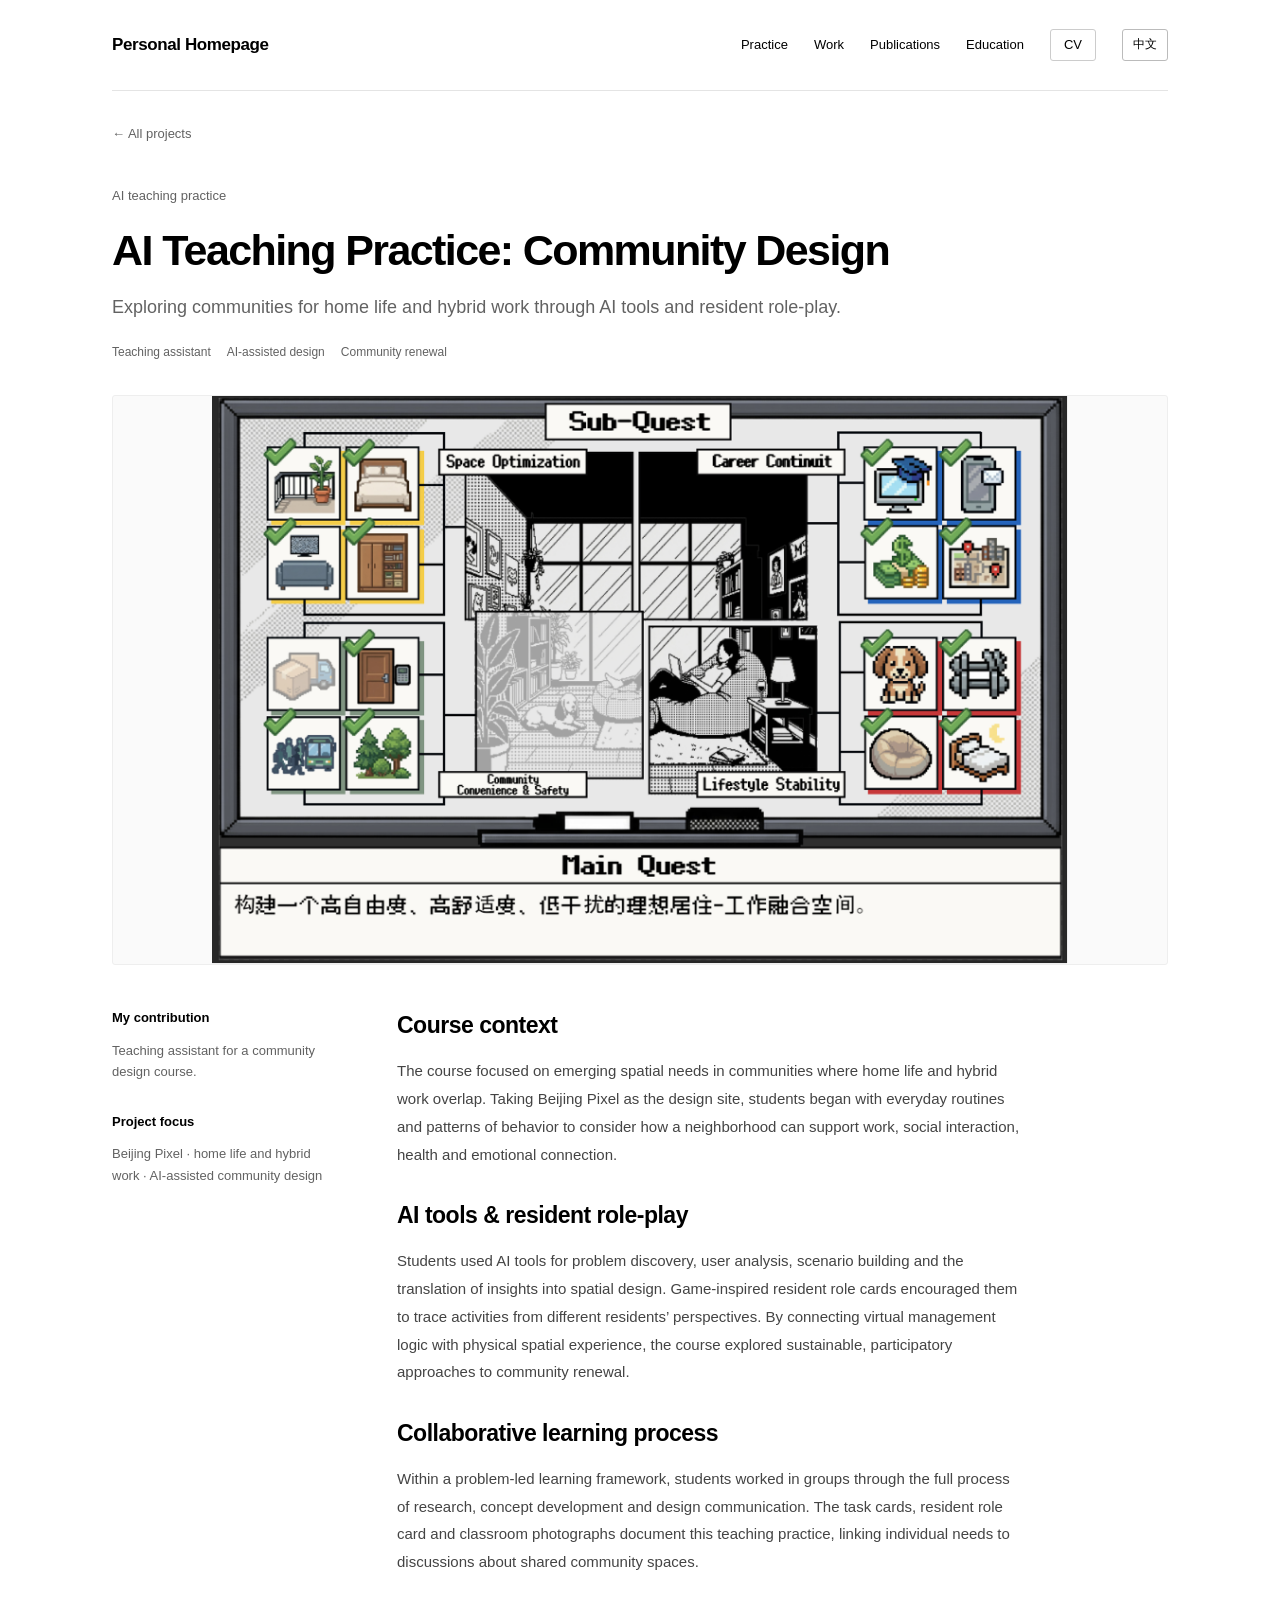
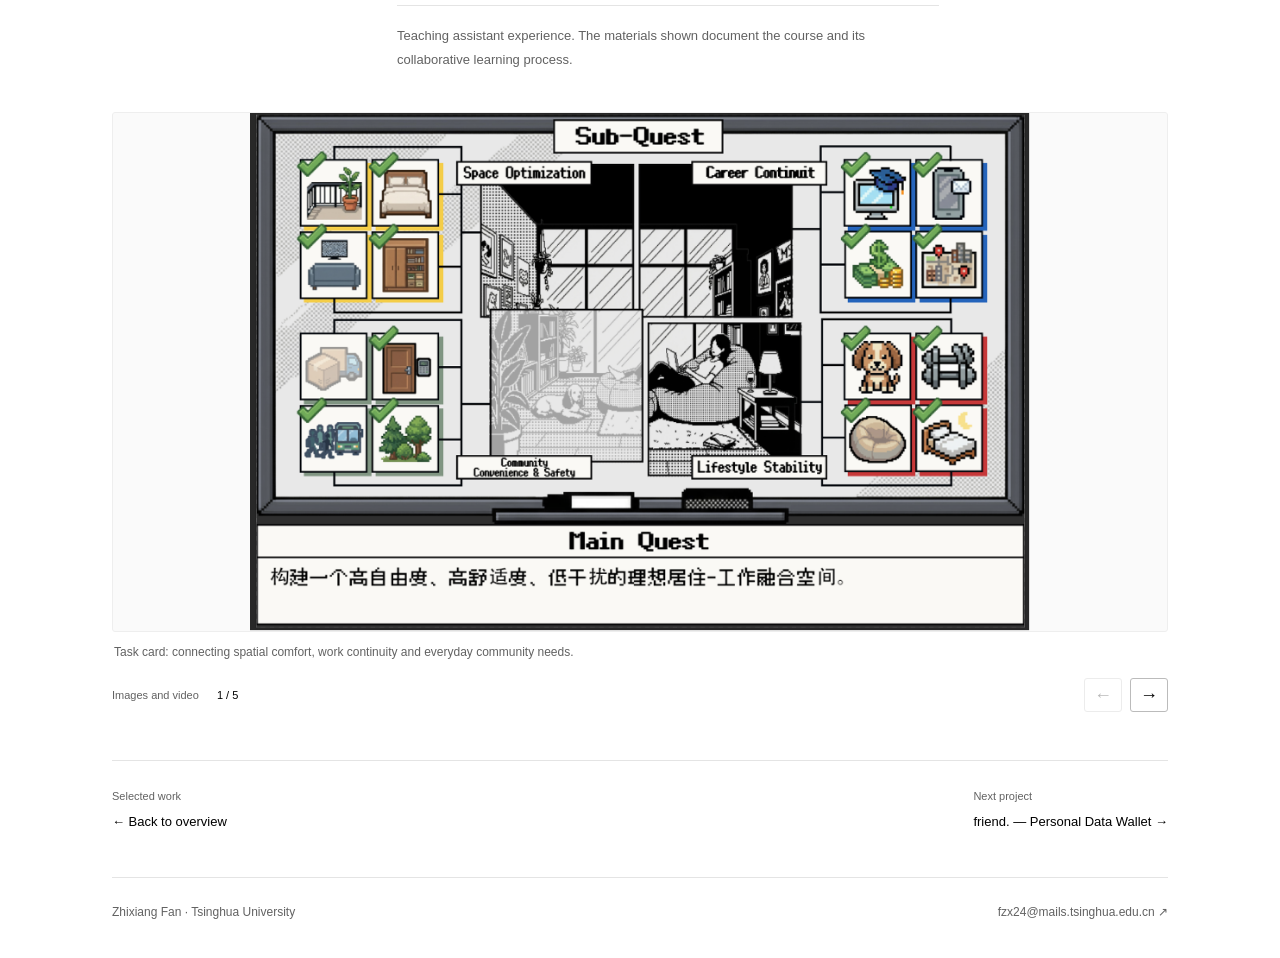
==== commit 89ad3a50: "Align teaching page navigation with practice first" ====
--- a/projects/ai-teaching-practice/index.html
+++ b/projects/ai-teaching-practice/index.html
@@ -2,7 +2,7 @@
 <html lang="en"><head><meta charset="utf-8"><meta name="viewport" content="width=device-width, initial-scale=1">
 <title>AI Teaching Practice: Community Design · Zhixiang Fan</title><meta name="description" content="As a teaching assistant, I supported a community design course using Beijing Pixel as its site. Students used AI tools and game-inspired resident cards to connect everyday needs with spatial proposals for home life and hybrid work.">
 <meta name="theme-color" content="#ffffff"><meta property="og:type" content="website"><meta property="og:title" content="AI Teaching Practice: Community Design · Zhixiang Fan"><meta property="og:description" content="As a teaching assistant, I supported a community design course using Beijing Pixel as its site. Students used AI tools and game-inspired resident cards to connect everyday needs with spatial proposals for home life and hybrid work.">
-<link rel="canonical" href="https://char1ss.github.io/projects/ai-teaching-practice/"><link rel="icon" href="../../favicon.svg" type="image/svg+xml"><link rel="stylesheet" href="../../styles.css?v=bilingual-1"><script src="../../gallery.js?v=bilingual-1" defer></script></head>
+<link rel="canonical" href="https://char1ss.github.io/projects/ai-teaching-practice/"><link rel="icon" href="../../favicon.svg" type="image/svg+xml"><link rel="stylesheet" href="../../styles.css?v=frameworks-20261105"><script src="../../gallery.js?v=frameworks-20261105" defer></script></head>
 <body><a class="skip" href="#main">Skip to content</a><div class="wrap">
 <header class="header"><a class="wordmark" href="../../">Personal Homepage</a>
-<nav aria-label="Main navigation"><a href="../../#work">Work</a><a href="../../#publications">Publications</a><a href="../../#practice">Practice</a><a href="../../#about">Education</a><a class="nav-cv" href="../../assets/zhixiang-fan-cv.pdf">CV</a></nav></header><main id="main"><a class="back" href="../../#work">← All projects</a><section class="project-hero"><p class="eyebrow">AI teaching practice</p><h1>AI Teaching Practice: Community Design</h1><p class="project-subtitle">Exploring communities for home life and hybrid work through AI tools and resident role-play.</p><ul class="tags" aria-label="Topics"><li>Teaching assistant</li><li>AI-assisted design</li><li>Community renewal</li></ul></section><div class="detail-visual"><img class="project-cover" src="../../assets/projects/ai-teaching-practice/cover.png" alt="Beijing Pixel · home life and hybrid work · AI-assisted community design" width="640" height="400" loading="lazy"></div><div class="detail-body"><aside class="project-meta"><div><h2>My contribution</h2><p>Teaching assistant for a community design course.</p></div><div><h2>Project focus</h2><p>Beijing Pixel · home life and hybrid work · AI-assisted community design</p></div></aside><div class="project-copy"><section><h2>Course context</h2><p>The course focused on emerging spatial needs in communities where home life and hybrid work overlap. Taking Beijing Pixel as the design site, students began with everyday routines and patterns of behavior to consider how a neighborhood can support work, social interaction, health and emotional connection.</p></section><section><h2>AI tools &amp; resident role-play</h2><p>Students used AI tools for problem discovery, user analysis, scenario building and the translation of insights into spatial design. Game-inspired resident role cards encouraged them to trace activities from different residents’ perspectives. By connecting virtual management logic with physical spatial experience, the course explored sustainable, participatory approaches to community renewal.</p></section><section><h2>Collaborative learning process</h2><p>Within a problem-led learning framework, students worked in groups through the full process of research, concept development and design communication. The task cards, resident role card and classroom photographs document this teaching practice, linking individual needs to discussions about shared community spaces.</p></section><p class="scope">Teaching assistant experience. The materials shown document the course and its collaborative learning process.</p></div></div><div class="gallery"><section class="carousel project-gallery" aria-label="AI Teaching Practice: Community Design gallery"><div class="carousel-track" tabindex="0" aria-label="AI Teaching Practice: Community Design gallery; use left and right arrow keys"><figure class="slide" role="group" aria-label="1 of 5"><a class="image-expand" href="../../assets/projects/ai-teaching-practice/cover.png" aria-haspopup="dialog" aria-label="Open full image: Task card: connecting spatial comfort, work continuity and everyday community needs."><img src="../../assets/projects/ai-teaching-practice/cover.png" alt="Pixel-art task card for a combined living and working environment" loading="lazy" decoding="async"></a><figcaption>Task card: connecting spatial comfort, work continuity and everyday community needs.</figcaption></figure><figure class="slide" role="group" aria-label="2 of 5"><a class="image-expand" href="../../assets/projects/ai-teaching-practice/resident-role-card.webp" aria-haspopup="dialog" aria-label="Open full image: Resident role card: identity, work patterns, tools and everyday needs as a starting point for spatial analysis."><img src="../../assets/projects/ai-teaching-practice/resident-role-card.webp" alt="Game-inspired resident role card with profile, attributes and everyday objects" loading="lazy" decoding="async"></a><figcaption>Resident role card: identity, work patterns, tools and everyday needs as a starting point for spatial analysis.</figcaption></figure><figure class="slide" role="group" aria-label="3 of 5"><a class="image-expand" href="../../assets/projects/ai-teaching-practice/task-card-2.webp" aria-haspopup="dialog" aria-label="Open full image: Task card: balancing content creation, pet companionship, daily routines and community fit."><img src="../../assets/projects/ai-teaching-practice/task-card-2.webp" alt="Task card mapping a resident’s live-streaming, home and community needs" loading="lazy" decoding="async"></a><figcaption>Task card: balancing content creation, pet companionship, daily routines and community fit.</figcaption></figure><figure class="slide" role="group" aria-label="4 of 5"><a class="image-expand" href="../../assets/projects/ai-teaching-practice/classroom-role-cards.webp" aria-haspopup="dialog" aria-label="Open full image: Classroom activity using printed resident role cards."><img src="../../assets/projects/ai-teaching-practice/classroom-role-cards.webp" alt="Participants examining a printed resident role card in the classroom" loading="lazy" decoding="async"></a><figcaption>Classroom activity using printed resident role cards.</figcaption></figure><figure class="slide" role="group" aria-label="5 of 5"><a class="image-expand" href="../../assets/projects/ai-teaching-practice/classroom-discussion.webp" aria-haspopup="dialog" aria-label="Open full image: Group discussion around role cards, models and spatial design proposals."><img src="../../assets/projects/ai-teaching-practice/classroom-discussion.webp" alt="Classroom group gathered around role cards and design models" loading="lazy" decoding="async"></a><figcaption>Group discussion around role cards, models and spatial design proposals.</figcaption></figure></div><div class="carousel-bar"><span class="gallery-hint">Images and video <span class="gallery-count" aria-live="polite">1 / 5</span></span><div class="carousel-buttons"><button type="button" class="prev" aria-label="Previous slide" disabled>←</button><button type="button" class="next" aria-label="Next slide">→</button></div></div></section></div><div class="project-pager"><a href="../../#work"><small>Selected work</small>← Back to overview</a><a href="../friend/"><small>Next project</small>friend. — Personal Data Wallet →</a></div></main><footer class="footer"><span>Zhixiang Fan · Tsinghua University</span><a href="mailto:fzx24@mails.tsinghua.edu.cn">fzx24@mails.tsinghua.edu.cn ↗</a></footer></div></body></html>+<nav aria-label="Main navigation"><a href="../../#practice">Practice</a><a href="../../#work">Work</a><a href="../../#publications">Publications</a><a href="../../#about">Education</a><a class="nav-cv" href="../../assets/zhixiang-fan-cv.pdf">CV</a></nav></header><main id="main"><a class="back" href="../../#work">← All projects</a><section class="project-hero"><p class="eyebrow">AI teaching practice</p><h1>AI Teaching Practice: Community Design</h1><p class="project-subtitle">Exploring communities for home life and hybrid work through AI tools and resident role-play.</p><ul class="tags" aria-label="Topics"><li>Teaching assistant</li><li>AI-assisted design</li><li>Community renewal</li></ul></section><div class="detail-visual"><img class="project-cover" src="../../assets/projects/ai-teaching-practice/cover.png" alt="Beijing Pixel · home life and hybrid work · AI-assisted community design" width="640" height="400" loading="lazy"></div><div class="detail-body"><aside class="project-meta"><div><h2>My contribution</h2><p>Teaching assistant for a community design course.</p></div><div><h2>Project focus</h2><p>Beijing Pixel · home life and hybrid work · AI-assisted community design</p></div></aside><div class="project-copy"><section><h2>Course context</h2><p>The course focused on emerging spatial needs in communities where home life and hybrid work overlap. Taking Beijing Pixel as the design site, students began with everyday routines and patterns of behavior to consider how a neighborhood can support work, social interaction, health and emotional connection.</p></section><section><h2>AI tools &amp; resident role-play</h2><p>Students used AI tools for problem discovery, user analysis, scenario building and the translation of insights into spatial design. Game-inspired resident role cards encouraged them to trace activities from different residents’ perspectives. By connecting virtual management logic with physical spatial experience, the course explored sustainable, participatory approaches to community renewal.</p></section><section><h2>Collaborative learning process</h2><p>Within a problem-led learning framework, students worked in groups through the full process of research, concept development and design communication. The task cards, resident role card and classroom photographs document this teaching practice, linking individual needs to discussions about shared community spaces.</p></section><p class="scope">Teaching assistant experience. The materials shown document the course and its collaborative learning process.</p></div></div><div class="gallery"><section class="carousel project-gallery" aria-label="AI Teaching Practice: Community Design gallery"><div class="carousel-track" tabindex="0" aria-label="AI Teaching Practice: Community Design gallery; use left and right arrow keys"><figure class="slide" role="group" aria-label="1 of 5"><a class="image-expand" href="../../assets/projects/ai-teaching-practice/cover.png" aria-haspopup="dialog" aria-label="Open full image: Task card: connecting spatial comfort, work continuity and everyday community needs."><img src="../../assets/projects/ai-teaching-practice/cover.png" alt="Pixel-art task card for a combined living and working environment" loading="lazy" decoding="async"></a><figcaption>Task card: connecting spatial comfort, work continuity and everyday community needs.</figcaption></figure><figure class="slide" role="group" aria-label="2 of 5"><a class="image-expand" href="../../assets/projects/ai-teaching-practice/resident-role-card.webp" aria-haspopup="dialog" aria-label="Open full image: Resident role card: identity, work patterns, tools and everyday needs as a starting point for spatial analysis."><img src="../../assets/projects/ai-teaching-practice/resident-role-card.webp" alt="Game-inspired resident role card with profile, attributes and everyday objects" loading="lazy" decoding="async"></a><figcaption>Resident role card: identity, work patterns, tools and everyday needs as a starting point for spatial analysis.</figcaption></figure><figure class="slide" role="group" aria-label="3 of 5"><a class="image-expand" href="../../assets/projects/ai-teaching-practice/task-card-2.webp" aria-haspopup="dialog" aria-label="Open full image: Task card: balancing content creation, pet companionship, daily routines and community fit."><img src="../../assets/projects/ai-teaching-practice/task-card-2.webp" alt="Task card mapping a resident’s live-streaming, home and community needs" loading="lazy" decoding="async"></a><figcaption>Task card: balancing content creation, pet companionship, daily routines and community fit.</figcaption></figure><figure class="slide" role="group" aria-label="4 of 5"><a class="image-expand" href="../../assets/projects/ai-teaching-practice/classroom-role-cards.webp" aria-haspopup="dialog" aria-label="Open full image: Classroom activity using printed resident role cards."><img src="../../assets/projects/ai-teaching-practice/classroom-role-cards.webp" alt="Participants examining a printed resident role card in the classroom" loading="lazy" decoding="async"></a><figcaption>Classroom activity using printed resident role cards.</figcaption></figure><figure class="slide" role="group" aria-label="5 of 5"><a class="image-expand" href="../../assets/projects/ai-teaching-practice/classroom-discussion.webp" aria-haspopup="dialog" aria-label="Open full image: Group discussion around role cards, models and spatial design proposals."><img src="../../assets/projects/ai-teaching-practice/classroom-discussion.webp" alt="Classroom group gathered around role cards and design models" loading="lazy" decoding="async"></a><figcaption>Group discussion around role cards, models and spatial design proposals.</figcaption></figure></div><div class="carousel-bar"><span class="gallery-hint">Images and video <span class="gallery-count" aria-live="polite">1 / 5</span></span><div class="carousel-buttons"><button type="button" class="prev" aria-label="Previous slide" disabled>←</button><button type="button" class="next" aria-label="Next slide">→</button></div></div></section></div><div class="project-pager"><a href="../../#work"><small>Selected work</small>← Back to overview</a><a href="../friend/"><small>Next project</small>friend. — Personal Data Wallet →</a></div></main><footer class="footer"><span>Zhixiang Fan · Tsinghua University</span><a href="mailto:fzx24@mails.tsinghua.edu.cn">fzx24@mails.tsinghua.edu.cn ↗</a></footer></div></body></html>
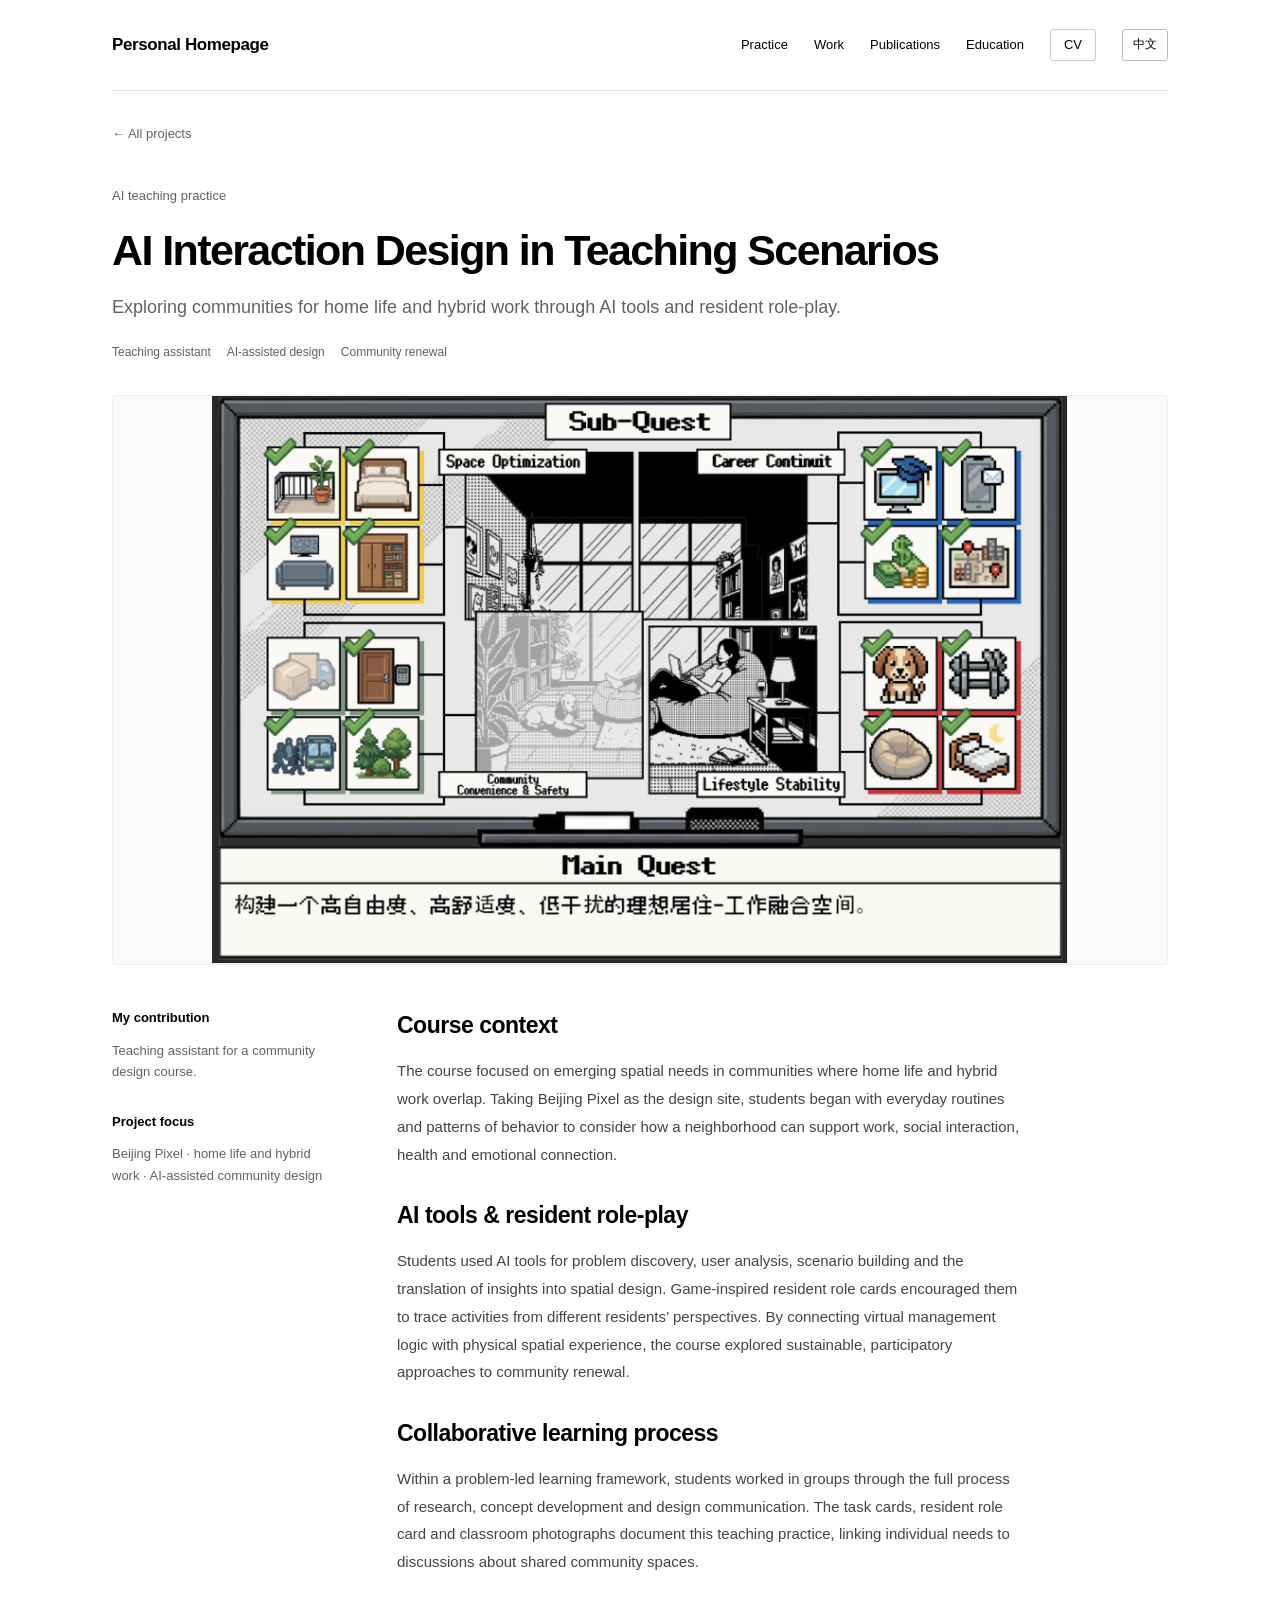
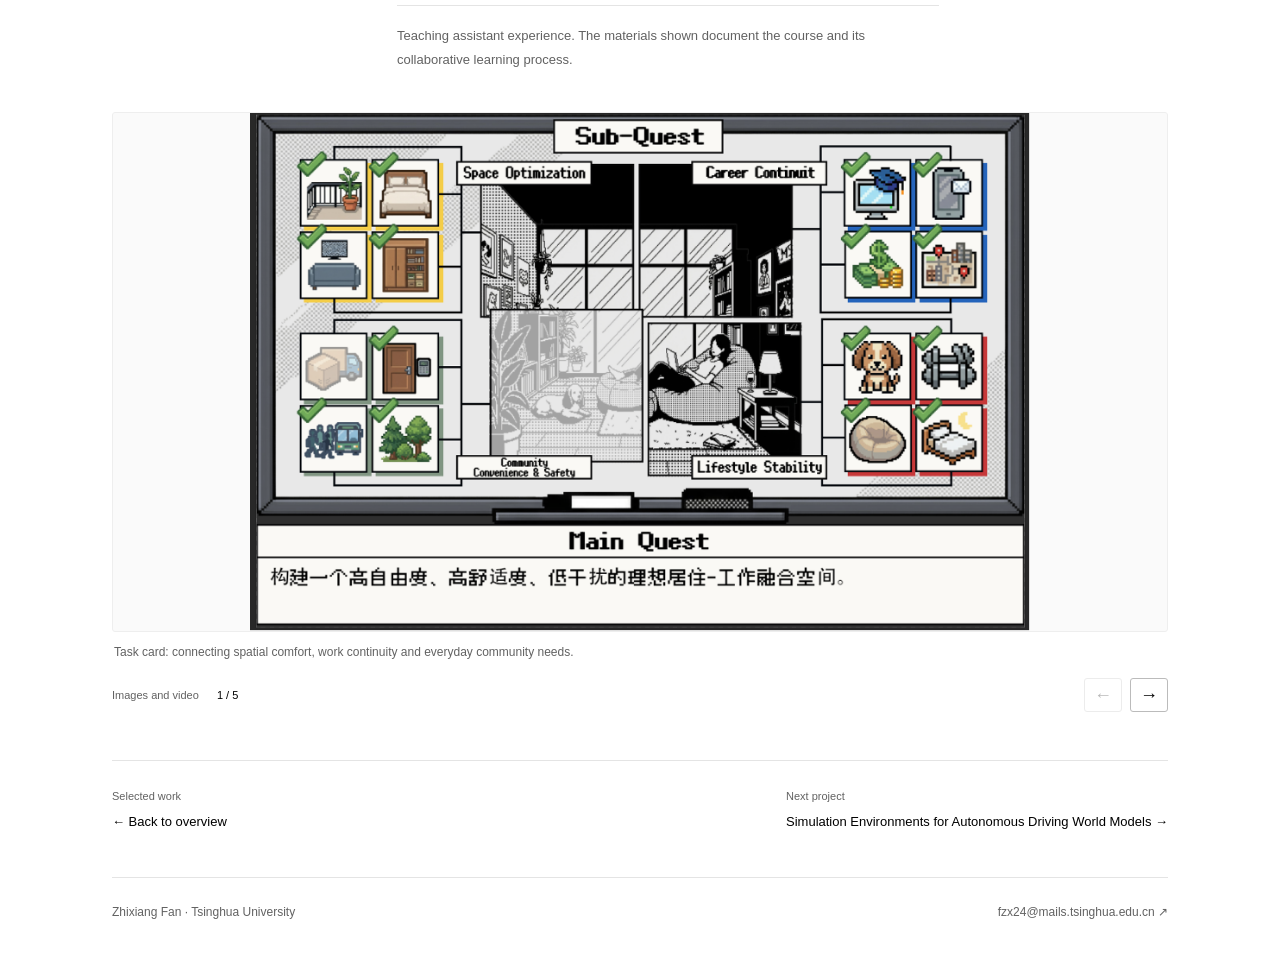
==== commit 1a906c30: "Rename teaching project and update navigation" ====
--- a/projects/ai-teaching-practice/index.html
+++ b/projects/ai-teaching-practice/index.html
@@ -1,8 +1,8 @@
 <!doctype html>
 <html lang="en"><head><meta charset="utf-8"><meta name="viewport" content="width=device-width, initial-scale=1">
-<title>AI Teaching Practice: Community Design · Zhixiang Fan</title><meta name="description" content="As a teaching assistant, I supported a community design course using Beijing Pixel as its site. Students used AI tools and game-inspired resident cards to connect everyday needs with spatial proposals for home life and hybrid work.">
-<meta name="theme-color" content="#ffffff"><meta property="og:type" content="website"><meta property="og:title" content="AI Teaching Practice: Community Design · Zhixiang Fan"><meta property="og:description" content="As a teaching assistant, I supported a community design course using Beijing Pixel as its site. Students used AI tools and game-inspired resident cards to connect everyday needs with spatial proposals for home life and hybrid work.">
-<link rel="canonical" href="https://char1ss.github.io/projects/ai-teaching-practice/"><link rel="icon" href="../../favicon.svg" type="image/svg+xml"><link rel="stylesheet" href="../../styles.css?v=frameworks-20261105"><script src="../../gallery.js?v=frameworks-20261105" defer></script></head>
+<title>AI Interaction Design in Teaching Scenarios · Zhixiang Fan</title><meta name="description" content="As a teaching assistant, I supported a community design course using Beijing Pixel as its site. Students used AI tools and game-inspired resident cards to connect everyday needs with spatial proposals for home life and hybrid work.">
+<meta name="theme-color" content="#ffffff"><meta property="og:type" content="website"><meta property="og:title" content="AI Interaction Design in Teaching Scenarios · Zhixiang Fan"><meta property="og:description" content="As a teaching assistant, I supported a community design course using Beijing Pixel as its site. Students used AI tools and game-inspired resident cards to connect everyday needs with spatial proposals for home life and hybrid work.">
+<link rel="canonical" href="https://char1ss.github.io/projects/ai-teaching-practice/"><link rel="icon" href="../../favicon.svg" type="image/svg+xml"><link rel="stylesheet" href="../../styles.css?v=projects-20261106"><script src="../../gallery.js?v=projects-20261106" defer></script></head>
 <body><a class="skip" href="#main">Skip to content</a><div class="wrap">
 <header class="header"><a class="wordmark" href="../../">Personal Homepage</a>
-<nav aria-label="Main navigation"><a href="../../#practice">Practice</a><a href="../../#work">Work</a><a href="../../#publications">Publications</a><a href="../../#about">Education</a><a class="nav-cv" href="../../assets/zhixiang-fan-cv.pdf">CV</a></nav></header><main id="main"><a class="back" href="../../#work">← All projects</a><section class="project-hero"><p class="eyebrow">AI teaching practice</p><h1>AI Teaching Practice: Community Design</h1><p class="project-subtitle">Exploring communities for home life and hybrid work through AI tools and resident role-play.</p><ul class="tags" aria-label="Topics"><li>Teaching assistant</li><li>AI-assisted design</li><li>Community renewal</li></ul></section><div class="detail-visual"><img class="project-cover" src="../../assets/projects/ai-teaching-practice/cover.png" alt="Beijing Pixel · home life and hybrid work · AI-assisted community design" width="640" height="400" loading="lazy"></div><div class="detail-body"><aside class="project-meta"><div><h2>My contribution</h2><p>Teaching assistant for a community design course.</p></div><div><h2>Project focus</h2><p>Beijing Pixel · home life and hybrid work · AI-assisted community design</p></div></aside><div class="project-copy"><section><h2>Course context</h2><p>The course focused on emerging spatial needs in communities where home life and hybrid work overlap. Taking Beijing Pixel as the design site, students began with everyday routines and patterns of behavior to consider how a neighborhood can support work, social interaction, health and emotional connection.</p></section><section><h2>AI tools &amp; resident role-play</h2><p>Students used AI tools for problem discovery, user analysis, scenario building and the translation of insights into spatial design. Game-inspired resident role cards encouraged them to trace activities from different residents’ perspectives. By connecting virtual management logic with physical spatial experience, the course explored sustainable, participatory approaches to community renewal.</p></section><section><h2>Collaborative learning process</h2><p>Within a problem-led learning framework, students worked in groups through the full process of research, concept development and design communication. The task cards, resident role card and classroom photographs document this teaching practice, linking individual needs to discussions about shared community spaces.</p></section><p class="scope">Teaching assistant experience. The materials shown document the course and its collaborative learning process.</p></div></div><div class="gallery"><section class="carousel project-gallery" aria-label="AI Teaching Practice: Community Design gallery"><div class="carousel-track" tabindex="0" aria-label="AI Teaching Practice: Community Design gallery; use left and right arrow keys"><figure class="slide" role="group" aria-label="1 of 5"><a class="image-expand" href="../../assets/projects/ai-teaching-practice/cover.png" aria-haspopup="dialog" aria-label="Open full image: Task card: connecting spatial comfort, work continuity and everyday community needs."><img src="../../assets/projects/ai-teaching-practice/cover.png" alt="Pixel-art task card for a combined living and working environment" loading="lazy" decoding="async"></a><figcaption>Task card: connecting spatial comfort, work continuity and everyday community needs.</figcaption></figure><figure class="slide" role="group" aria-label="2 of 5"><a class="image-expand" href="../../assets/projects/ai-teaching-practice/resident-role-card.webp" aria-haspopup="dialog" aria-label="Open full image: Resident role card: identity, work patterns, tools and everyday needs as a starting point for spatial analysis."><img src="../../assets/projects/ai-teaching-practice/resident-role-card.webp" alt="Game-inspired resident role card with profile, attributes and everyday objects" loading="lazy" decoding="async"></a><figcaption>Resident role card: identity, work patterns, tools and everyday needs as a starting point for spatial analysis.</figcaption></figure><figure class="slide" role="group" aria-label="3 of 5"><a class="image-expand" href="../../assets/projects/ai-teaching-practice/task-card-2.webp" aria-haspopup="dialog" aria-label="Open full image: Task card: balancing content creation, pet companionship, daily routines and community fit."><img src="../../assets/projects/ai-teaching-practice/task-card-2.webp" alt="Task card mapping a resident’s live-streaming, home and community needs" loading="lazy" decoding="async"></a><figcaption>Task card: balancing content creation, pet companionship, daily routines and community fit.</figcaption></figure><figure class="slide" role="group" aria-label="4 of 5"><a class="image-expand" href="../../assets/projects/ai-teaching-practice/classroom-role-cards.webp" aria-haspopup="dialog" aria-label="Open full image: Classroom activity using printed resident role cards."><img src="../../assets/projects/ai-teaching-practice/classroom-role-cards.webp" alt="Participants examining a printed resident role card in the classroom" loading="lazy" decoding="async"></a><figcaption>Classroom activity using printed resident role cards.</figcaption></figure><figure class="slide" role="group" aria-label="5 of 5"><a class="image-expand" href="../../assets/projects/ai-teaching-practice/classroom-discussion.webp" aria-haspopup="dialog" aria-label="Open full image: Group discussion around role cards, models and spatial design proposals."><img src="../../assets/projects/ai-teaching-practice/classroom-discussion.webp" alt="Classroom group gathered around role cards and design models" loading="lazy" decoding="async"></a><figcaption>Group discussion around role cards, models and spatial design proposals.</figcaption></figure></div><div class="carousel-bar"><span class="gallery-hint">Images and video <span class="gallery-count" aria-live="polite">1 / 5</span></span><div class="carousel-buttons"><button type="button" class="prev" aria-label="Previous slide" disabled>←</button><button type="button" class="next" aria-label="Next slide">→</button></div></div></section></div><div class="project-pager"><a href="../../#work"><small>Selected work</small>← Back to overview</a><a href="../friend/"><small>Next project</small>friend. — Personal Data Wallet →</a></div></main><footer class="footer"><span>Zhixiang Fan · Tsinghua University</span><a href="mailto:fzx24@mails.tsinghua.edu.cn">fzx24@mails.tsinghua.edu.cn ↗</a></footer></div></body></html>+<nav aria-label="Main navigation"><a href="../../#practice">Practice</a><a href="../../#work">Work</a><a href="../../#publications">Publications</a><a href="../../#about">Education</a><a class="nav-cv" href="../../assets/zhixiang-fan-cv.pdf">CV</a></nav></header><main id="main"><a class="back" href="../../#work">← All projects</a><section class="project-hero"><p class="eyebrow">AI teaching practice</p><h1>AI Interaction Design in Teaching Scenarios</h1><p class="project-subtitle">Exploring communities for home life and hybrid work through AI tools and resident role-play.</p><ul class="tags" aria-label="Topics"><li>Teaching assistant</li><li>AI-assisted design</li><li>Community renewal</li></ul></section><div class="detail-visual"><img class="project-cover" src="../../assets/projects/ai-teaching-practice/cover.png" alt="Beijing Pixel · home life and hybrid work · AI-assisted community design" width="640" height="400" loading="lazy"></div><div class="detail-body"><aside class="project-meta"><div><h2>My contribution</h2><p>Teaching assistant for a community design course.</p></div><div><h2>Project focus</h2><p>Beijing Pixel · home life and hybrid work · AI-assisted community design</p></div></aside><div class="project-copy"><section><h2>Course context</h2><p>The course focused on emerging spatial needs in communities where home life and hybrid work overlap. Taking Beijing Pixel as the design site, students began with everyday routines and patterns of behavior to consider how a neighborhood can support work, social interaction, health and emotional connection.</p></section><section><h2>AI tools &amp; resident role-play</h2><p>Students used AI tools for problem discovery, user analysis, scenario building and the translation of insights into spatial design. Game-inspired resident role cards encouraged them to trace activities from different residents’ perspectives. By connecting virtual management logic with physical spatial experience, the course explored sustainable, participatory approaches to community renewal.</p></section><section><h2>Collaborative learning process</h2><p>Within a problem-led learning framework, students worked in groups through the full process of research, concept development and design communication. The task cards, resident role card and classroom photographs document this teaching practice, linking individual needs to discussions about shared community spaces.</p></section><p class="scope">Teaching assistant experience. The materials shown document the course and its collaborative learning process.</p></div></div><div class="gallery"><section class="carousel project-gallery" aria-label="AI Interaction Design in Teaching Scenarios gallery"><div class="carousel-track" tabindex="0" aria-label="AI Interaction Design in Teaching Scenarios gallery; use left and right arrow keys"><figure class="slide" role="group" aria-label="1 of 5"><a class="image-expand" href="../../assets/projects/ai-teaching-practice/cover.png" aria-haspopup="dialog" aria-label="Open full image: Task card: connecting spatial comfort, work continuity and everyday community needs."><img src="../../assets/projects/ai-teaching-practice/cover.png" alt="Pixel-art task card for a combined living and working environment" loading="lazy" decoding="async"></a><figcaption>Task card: connecting spatial comfort, work continuity and everyday community needs.</figcaption></figure><figure class="slide" role="group" aria-label="2 of 5"><a class="image-expand" href="../../assets/projects/ai-teaching-practice/resident-role-card.webp" aria-haspopup="dialog" aria-label="Open full image: Resident role card: identity, work patterns, tools and everyday needs as a starting point for spatial analysis."><img src="../../assets/projects/ai-teaching-practice/resident-role-card.webp" alt="Game-inspired resident role card with profile, attributes and everyday objects" loading="lazy" decoding="async"></a><figcaption>Resident role card: identity, work patterns, tools and everyday needs as a starting point for spatial analysis.</figcaption></figure><figure class="slide" role="group" aria-label="3 of 5"><a class="image-expand" href="../../assets/projects/ai-teaching-practice/task-card-2.webp" aria-haspopup="dialog" aria-label="Open full image: Task card: balancing content creation, pet companionship, daily routines and community fit."><img src="../../assets/projects/ai-teaching-practice/task-card-2.webp" alt="Task card mapping a resident’s live-streaming, home and community needs" loading="lazy" decoding="async"></a><figcaption>Task card: balancing content creation, pet companionship, daily routines and community fit.</figcaption></figure><figure class="slide" role="group" aria-label="4 of 5"><a class="image-expand" href="../../assets/projects/ai-teaching-practice/classroom-role-cards.webp" aria-haspopup="dialog" aria-label="Open full image: Classroom activity using printed resident role cards."><img src="../../assets/projects/ai-teaching-practice/classroom-role-cards.webp" alt="Participants examining a printed resident role card in the classroom" loading="lazy" decoding="async"></a><figcaption>Classroom activity using printed resident role cards.</figcaption></figure><figure class="slide" role="group" aria-label="5 of 5"><a class="image-expand" href="../../assets/projects/ai-teaching-practice/classroom-discussion.webp" aria-haspopup="dialog" aria-label="Open full image: Group discussion around role cards, models and spatial design proposals."><img src="../../assets/projects/ai-teaching-practice/classroom-discussion.webp" alt="Classroom group gathered around role cards and design models" loading="lazy" decoding="async"></a><figcaption>Group discussion around role cards, models and spatial design proposals.</figcaption></figure></div><div class="carousel-bar"><span class="gallery-hint">Images and video <span class="gallery-count" aria-live="polite">1 / 5</span></span><div class="carousel-buttons"><button type="button" class="prev" aria-label="Previous slide" disabled>←</button><button type="button" class="next" aria-label="Next slide">→</button></div></div></section></div><div class="project-pager"><a href="../../#work"><small>Selected work</small>← Back to overview</a><a href="../autonomous-driving/"><small>Next project</small>Simulation Environments for Autonomous Driving World Models →</a></div></main><footer class="footer"><span>Zhixiang Fan · Tsinghua University</span><a href="mailto:fzx24@mails.tsinghua.edu.cn">fzx24@mails.tsinghua.edu.cn ↗</a></footer></div></body></html>
--- a/styles.css
+++ b/styles.css
@@ -34,3 +34,14 @@
 html:lang(zh-CN) .project h3{line-height:1.5;letter-spacing:0}
 html:lang(zh-CN) .project-summary,html:lang(zh-CN) .project-copy p{line-height:1.95}
 @media(max-width:600px){nav{gap:12px}.language-toggle{font-size:12px;padding:3px 9px}}
+
+/* Small internship image strip; full images stay uncropped in the lightbox. */
+.practice-gallery{margin-left:74px;margin-top:20px}
+.practice-gallery .compact{margin-top:0}
+.practice-gallery .carousel-track{gap:10px}
+.practice-gallery .slide{flex-basis:calc((100% - 50px)/6)}
+.practice-gallery .slide img{height:auto;aspect-ratio:16/10;object-fit:cover}
+.practice-gallery .slide figcaption{font-size:10px;line-height:1.45;margin-top:7px}
+.practice-gallery .carousel-bar{margin-top:10px}
+@media(max-width:850px){.practice-gallery .slide{flex-basis:calc((100% - 20px)/3)}}
+@media(max-width:600px){.practice-gallery{margin-left:0}.practice-gallery .slide{flex-basis:42%}}
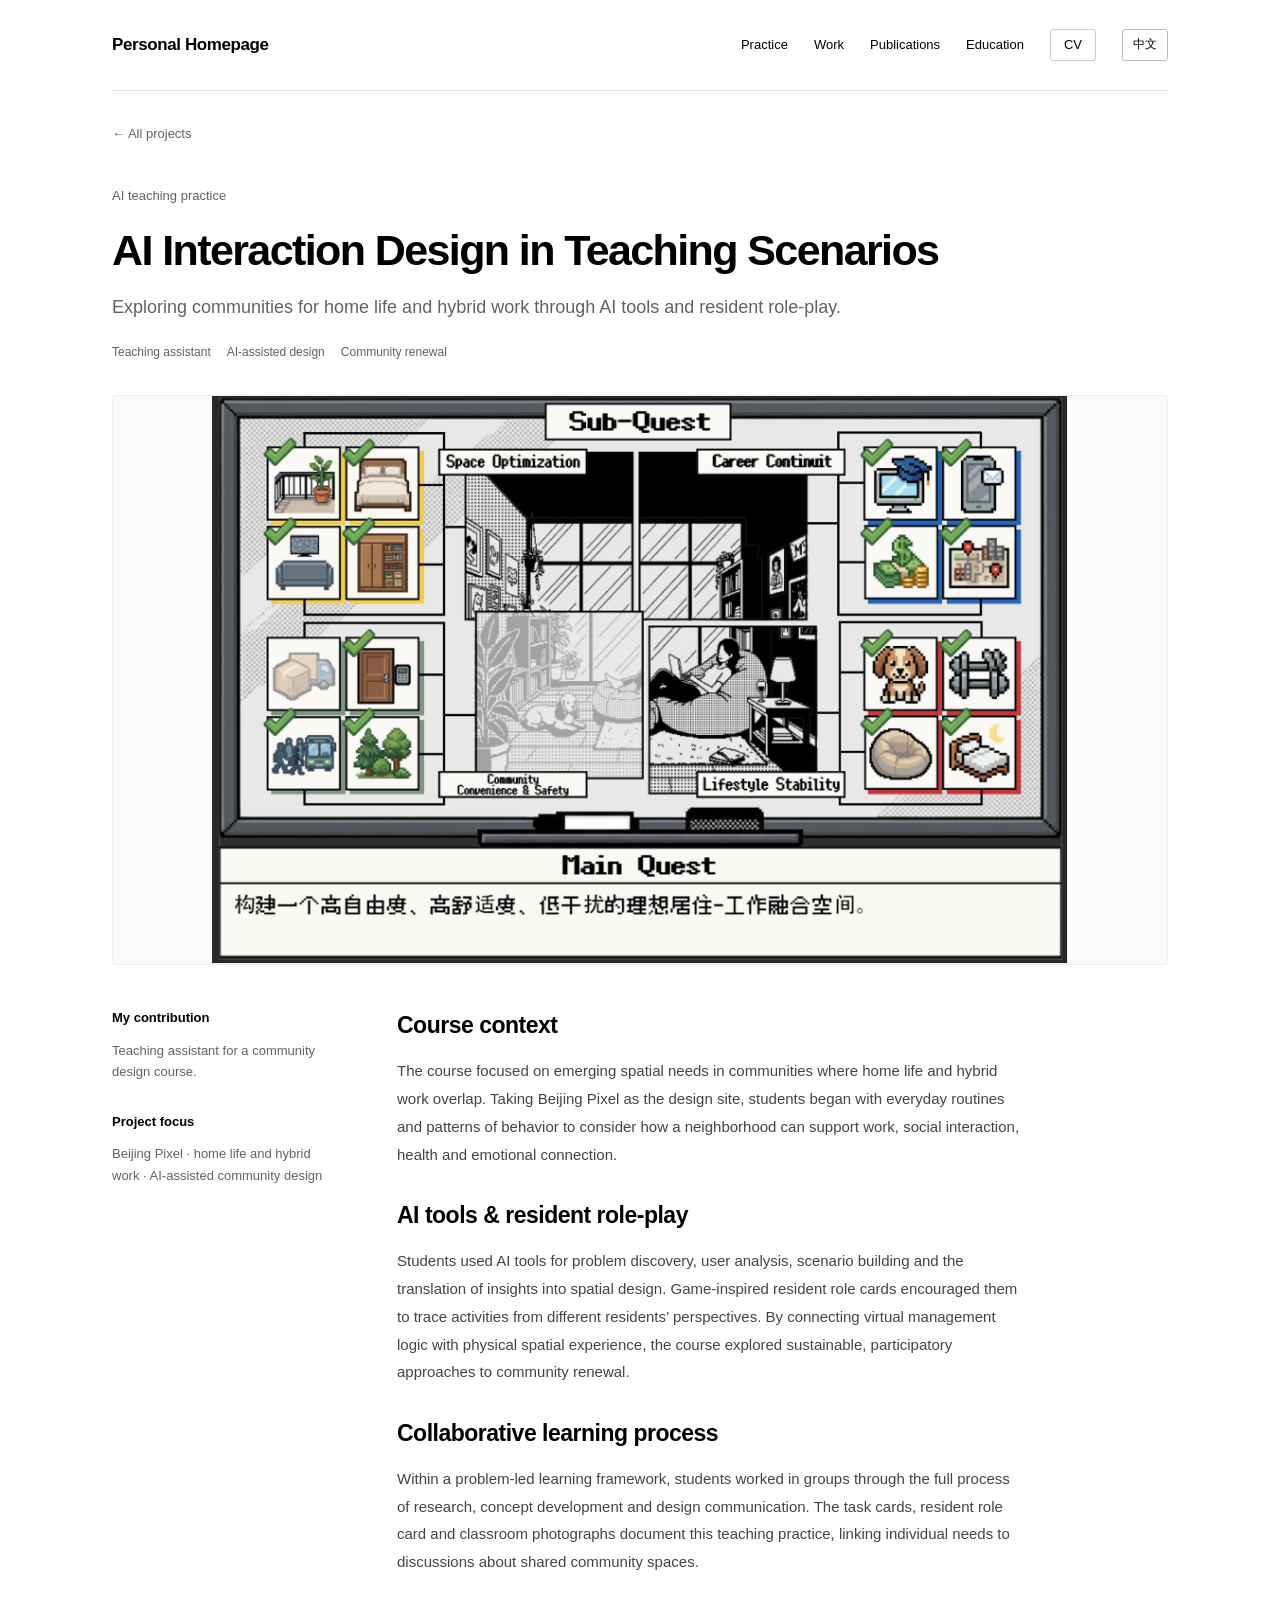
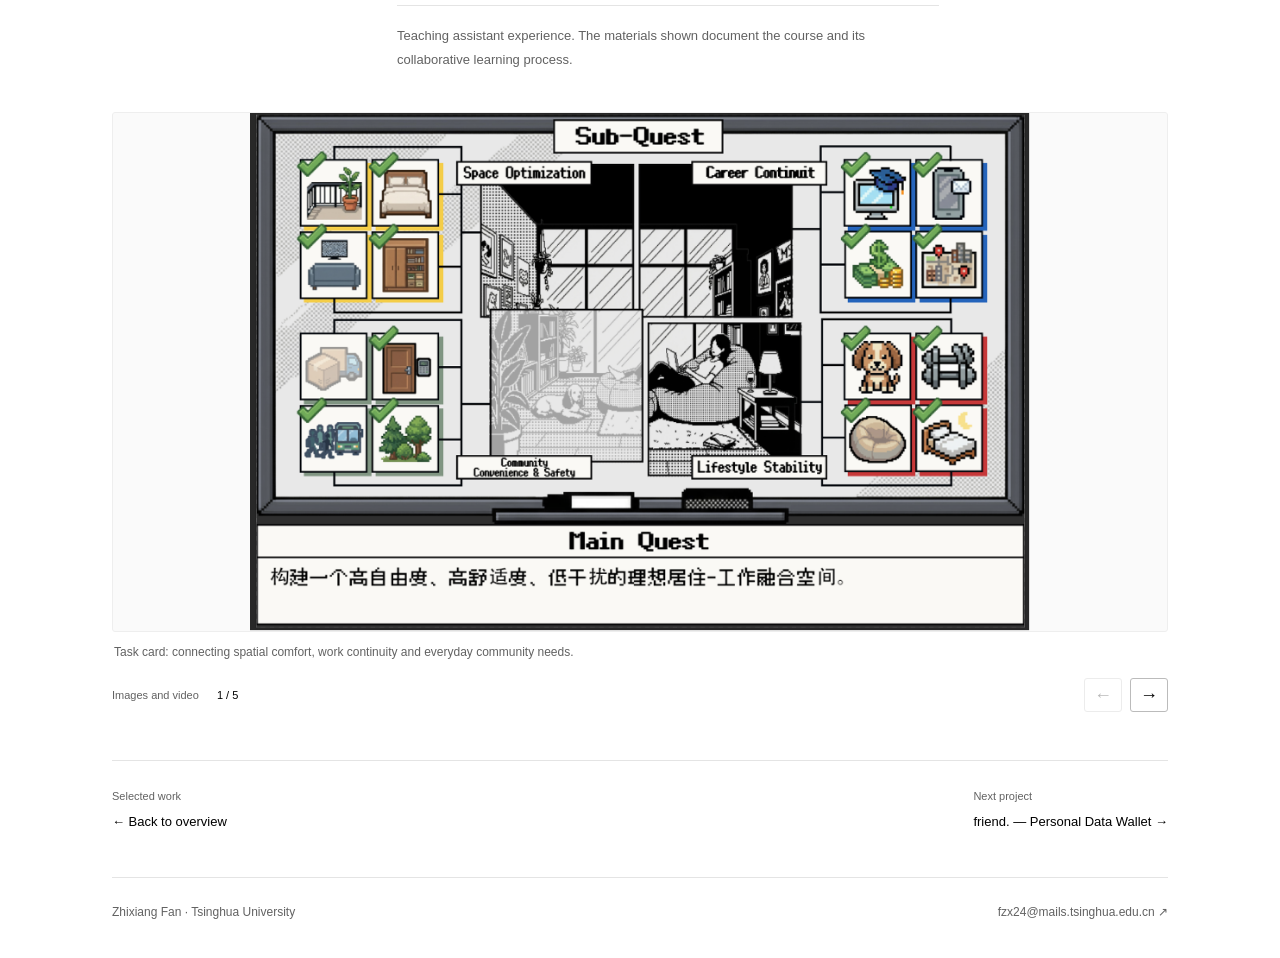
==== commit 6a26abe7: "Restore friend in project navigation" ====
--- a/projects/ai-teaching-practice/index.html
+++ b/projects/ai-teaching-practice/index.html
@@ -2,7 +2,7 @@
 <html lang="en"><head><meta charset="utf-8"><meta name="viewport" content="width=device-width, initial-scale=1">
 <title>AI Interaction Design in Teaching Scenarios · Zhixiang Fan</title><meta name="description" content="As a teaching assistant, I supported a community design course using Beijing Pixel as its site. Students used AI tools and game-inspired resident cards to connect everyday needs with spatial proposals for home life and hybrid work.">
 <meta name="theme-color" content="#ffffff"><meta property="og:type" content="website"><meta property="og:title" content="AI Interaction Design in Teaching Scenarios · Zhixiang Fan"><meta property="og:description" content="As a teaching assistant, I supported a community design course using Beijing Pixel as its site. Students used AI tools and game-inspired resident cards to connect everyday needs with spatial proposals for home life and hybrid work.">
-<link rel="canonical" href="https://char1ss.github.io/projects/ai-teaching-practice/"><link rel="icon" href="../../favicon.svg" type="image/svg+xml"><link rel="stylesheet" href="../../styles.css?v=projects-20261106"><script src="../../gallery.js?v=projects-20261106" defer></script></head>
+<link rel="canonical" href="https://char1ss.github.io/projects/ai-teaching-practice/"><link rel="icon" href="../../favicon.svg" type="image/svg+xml"><link rel="stylesheet" href="../../styles.css?v=language-20261111"><script src="../../gallery.js?v=language-20261111" defer></script></head>
 <body><a class="skip" href="#main">Skip to content</a><div class="wrap">
 <header class="header"><a class="wordmark" href="../../">Personal Homepage</a>
-<nav aria-label="Main navigation"><a href="../../#practice">Practice</a><a href="../../#work">Work</a><a href="../../#publications">Publications</a><a href="../../#about">Education</a><a class="nav-cv" href="../../assets/zhixiang-fan-cv.pdf">CV</a></nav></header><main id="main"><a class="back" href="../../#work">← All projects</a><section class="project-hero"><p class="eyebrow">AI teaching practice</p><h1>AI Interaction Design in Teaching Scenarios</h1><p class="project-subtitle">Exploring communities for home life and hybrid work through AI tools and resident role-play.</p><ul class="tags" aria-label="Topics"><li>Teaching assistant</li><li>AI-assisted design</li><li>Community renewal</li></ul></section><div class="detail-visual"><img class="project-cover" src="../../assets/projects/ai-teaching-practice/cover.png" alt="Beijing Pixel · home life and hybrid work · AI-assisted community design" width="640" height="400" loading="lazy"></div><div class="detail-body"><aside class="project-meta"><div><h2>My contribution</h2><p>Teaching assistant for a community design course.</p></div><div><h2>Project focus</h2><p>Beijing Pixel · home life and hybrid work · AI-assisted community design</p></div></aside><div class="project-copy"><section><h2>Course context</h2><p>The course focused on emerging spatial needs in communities where home life and hybrid work overlap. Taking Beijing Pixel as the design site, students began with everyday routines and patterns of behavior to consider how a neighborhood can support work, social interaction, health and emotional connection.</p></section><section><h2>AI tools &amp; resident role-play</h2><p>Students used AI tools for problem discovery, user analysis, scenario building and the translation of insights into spatial design. Game-inspired resident role cards encouraged them to trace activities from different residents’ perspectives. By connecting virtual management logic with physical spatial experience, the course explored sustainable, participatory approaches to community renewal.</p></section><section><h2>Collaborative learning process</h2><p>Within a problem-led learning framework, students worked in groups through the full process of research, concept development and design communication. The task cards, resident role card and classroom photographs document this teaching practice, linking individual needs to discussions about shared community spaces.</p></section><p class="scope">Teaching assistant experience. The materials shown document the course and its collaborative learning process.</p></div></div><div class="gallery"><section class="carousel project-gallery" aria-label="AI Interaction Design in Teaching Scenarios gallery"><div class="carousel-track" tabindex="0" aria-label="AI Interaction Design in Teaching Scenarios gallery; use left and right arrow keys"><figure class="slide" role="group" aria-label="1 of 5"><a class="image-expand" href="../../assets/projects/ai-teaching-practice/cover.png" aria-haspopup="dialog" aria-label="Open full image: Task card: connecting spatial comfort, work continuity and everyday community needs."><img src="../../assets/projects/ai-teaching-practice/cover.png" alt="Pixel-art task card for a combined living and working environment" loading="lazy" decoding="async"></a><figcaption>Task card: connecting spatial comfort, work continuity and everyday community needs.</figcaption></figure><figure class="slide" role="group" aria-label="2 of 5"><a class="image-expand" href="../../assets/projects/ai-teaching-practice/resident-role-card.webp" aria-haspopup="dialog" aria-label="Open full image: Resident role card: identity, work patterns, tools and everyday needs as a starting point for spatial analysis."><img src="../../assets/projects/ai-teaching-practice/resident-role-card.webp" alt="Game-inspired resident role card with profile, attributes and everyday objects" loading="lazy" decoding="async"></a><figcaption>Resident role card: identity, work patterns, tools and everyday needs as a starting point for spatial analysis.</figcaption></figure><figure class="slide" role="group" aria-label="3 of 5"><a class="image-expand" href="../../assets/projects/ai-teaching-practice/task-card-2.webp" aria-haspopup="dialog" aria-label="Open full image: Task card: balancing content creation, pet companionship, daily routines and community fit."><img src="../../assets/projects/ai-teaching-practice/task-card-2.webp" alt="Task card mapping a resident’s live-streaming, home and community needs" loading="lazy" decoding="async"></a><figcaption>Task card: balancing content creation, pet companionship, daily routines and community fit.</figcaption></figure><figure class="slide" role="group" aria-label="4 of 5"><a class="image-expand" href="../../assets/projects/ai-teaching-practice/classroom-role-cards.webp" aria-haspopup="dialog" aria-label="Open full image: Classroom activity using printed resident role cards."><img src="../../assets/projects/ai-teaching-practice/classroom-role-cards.webp" alt="Participants examining a printed resident role card in the classroom" loading="lazy" decoding="async"></a><figcaption>Classroom activity using printed resident role cards.</figcaption></figure><figure class="slide" role="group" aria-label="5 of 5"><a class="image-expand" href="../../assets/projects/ai-teaching-practice/classroom-discussion.webp" aria-haspopup="dialog" aria-label="Open full image: Group discussion around role cards, models and spatial design proposals."><img src="../../assets/projects/ai-teaching-practice/classroom-discussion.webp" alt="Classroom group gathered around role cards and design models" loading="lazy" decoding="async"></a><figcaption>Group discussion around role cards, models and spatial design proposals.</figcaption></figure></div><div class="carousel-bar"><span class="gallery-hint">Images and video <span class="gallery-count" aria-live="polite">1 / 5</span></span><div class="carousel-buttons"><button type="button" class="prev" aria-label="Previous slide" disabled>←</button><button type="button" class="next" aria-label="Next slide">→</button></div></div></section></div><div class="project-pager"><a href="../../#work"><small>Selected work</small>← Back to overview</a><a href="../autonomous-driving/"><small>Next project</small>Simulation Environments for Autonomous Driving World Models →</a></div></main><footer class="footer"><span>Zhixiang Fan · Tsinghua University</span><a href="mailto:fzx24@mails.tsinghua.edu.cn">fzx24@mails.tsinghua.edu.cn ↗</a></footer></div></body></html>+<nav aria-label="Main navigation"><a href="../../#practice">Practice</a><a href="../../#work">Work</a><a href="../../#publications">Publications</a><a href="../../#about">Education</a><a class="nav-cv" href="../../assets/zhixiang-fan-cv.pdf">CV</a></nav></header><main id="main"><a class="back" href="../../#work">← All projects</a><section class="project-hero"><p class="eyebrow">AI teaching practice</p><h1>AI Interaction Design in Teaching Scenarios</h1><p class="project-subtitle">Exploring communities for home life and hybrid work through AI tools and resident role-play.</p><ul class="tags" aria-label="Topics"><li>Teaching assistant</li><li>AI-assisted design</li><li>Community renewal</li></ul></section><div class="detail-visual"><img class="project-cover" src="../../assets/projects/ai-teaching-practice/cover.png" alt="Beijing Pixel · home life and hybrid work · AI-assisted community design" width="640" height="400" loading="lazy"></div><div class="detail-body"><aside class="project-meta"><div><h2>My contribution</h2><p>Teaching assistant for a community design course.</p></div><div><h2>Project focus</h2><p>Beijing Pixel · home life and hybrid work · AI-assisted community design</p></div></aside><div class="project-copy"><section><h2>Course context</h2><p>The course focused on emerging spatial needs in communities where home life and hybrid work overlap. Taking Beijing Pixel as the design site, students began with everyday routines and patterns of behavior to consider how a neighborhood can support work, social interaction, health and emotional connection.</p></section><section><h2>AI tools &amp; resident role-play</h2><p>Students used AI tools for problem discovery, user analysis, scenario building and the translation of insights into spatial design. Game-inspired resident role cards encouraged them to trace activities from different residents’ perspectives. By connecting virtual management logic with physical spatial experience, the course explored sustainable, participatory approaches to community renewal.</p></section><section><h2>Collaborative learning process</h2><p>Within a problem-led learning framework, students worked in groups through the full process of research, concept development and design communication. The task cards, resident role card and classroom photographs document this teaching practice, linking individual needs to discussions about shared community spaces.</p></section><p class="scope">Teaching assistant experience. The materials shown document the course and its collaborative learning process.</p></div></div><div class="gallery"><section class="carousel project-gallery" aria-label="AI Interaction Design in Teaching Scenarios gallery"><div class="carousel-track" tabindex="0" aria-label="AI Interaction Design in Teaching Scenarios gallery; use left and right arrow keys"><figure class="slide" role="group" aria-label="1 of 5"><a class="image-expand" href="../../assets/projects/ai-teaching-practice/cover.png" aria-haspopup="dialog" aria-label="Open full image: Task card: connecting spatial comfort, work continuity and everyday community needs."><img src="../../assets/projects/ai-teaching-practice/cover.png" alt="Pixel-art task card for a combined living and working environment" loading="lazy" decoding="async"></a><figcaption>Task card: connecting spatial comfort, work continuity and everyday community needs.</figcaption></figure><figure class="slide" role="group" aria-label="2 of 5"><a class="image-expand" href="../../assets/projects/ai-teaching-practice/resident-role-card.webp" aria-haspopup="dialog" aria-label="Open full image: Resident role card: identity, work patterns, tools and everyday needs as a starting point for spatial analysis."><img src="../../assets/projects/ai-teaching-practice/resident-role-card.webp" alt="Game-inspired resident role card with profile, attributes and everyday objects" loading="lazy" decoding="async"></a><figcaption>Resident role card: identity, work patterns, tools and everyday needs as a starting point for spatial analysis.</figcaption></figure><figure class="slide" role="group" aria-label="3 of 5"><a class="image-expand" href="../../assets/projects/ai-teaching-practice/task-card-2.webp" aria-haspopup="dialog" aria-label="Open full image: Task card: balancing content creation, pet companionship, daily routines and community fit."><img src="../../assets/projects/ai-teaching-practice/task-card-2.webp" alt="Task card mapping a resident’s live-streaming, home and community needs" loading="lazy" decoding="async"></a><figcaption>Task card: balancing content creation, pet companionship, daily routines and community fit.</figcaption></figure><figure class="slide" role="group" aria-label="4 of 5"><a class="image-expand" href="../../assets/projects/ai-teaching-practice/classroom-role-cards.webp" aria-haspopup="dialog" aria-label="Open full image: Classroom activity using printed resident role cards."><img src="../../assets/projects/ai-teaching-practice/classroom-role-cards.webp" alt="Participants examining a printed resident role card in the classroom" loading="lazy" decoding="async"></a><figcaption>Classroom activity using printed resident role cards.</figcaption></figure><figure class="slide" role="group" aria-label="5 of 5"><a class="image-expand" href="../../assets/projects/ai-teaching-practice/classroom-discussion.webp" aria-haspopup="dialog" aria-label="Open full image: Group discussion around role cards, models and spatial design proposals."><img src="../../assets/projects/ai-teaching-practice/classroom-discussion.webp" alt="Classroom group gathered around role cards and design models" loading="lazy" decoding="async"></a><figcaption>Group discussion around role cards, models and spatial design proposals.</figcaption></figure></div><div class="carousel-bar"><span class="gallery-hint">Images and video <span class="gallery-count" aria-live="polite">1 / 5</span></span><div class="carousel-buttons"><button type="button" class="prev" aria-label="Previous slide" disabled>←</button><button type="button" class="next" aria-label="Next slide">→</button></div></div></section></div><div class="project-pager"><a href="../../#work"><small>Selected work</small>← Back to overview</a><a href="../friend/"><small>Next project</small>friend. — Personal Data Wallet →</a></div></main><footer class="footer"><span>Zhixiang Fan · Tsinghua University</span><a href="mailto:fzx24@mails.tsinghua.edu.cn">fzx24@mails.tsinghua.edu.cn ↗</a></footer></div></body></html>
--- a/styles.css
+++ b/styles.css
@@ -45,3 +45,5 @@
 .practice-gallery .carousel-bar{margin-top:10px}
 @media(max-width:850px){.practice-gallery .slide{flex-basis:calc((100% - 20px)/3)}}
 @media(max-width:600px){.practice-gallery{margin-left:0}.practice-gallery .slide{flex-basis:42%}}
+
+.project-visual[href^="projects/autonomous-driving/"] .project-cover{object-fit:cover}
